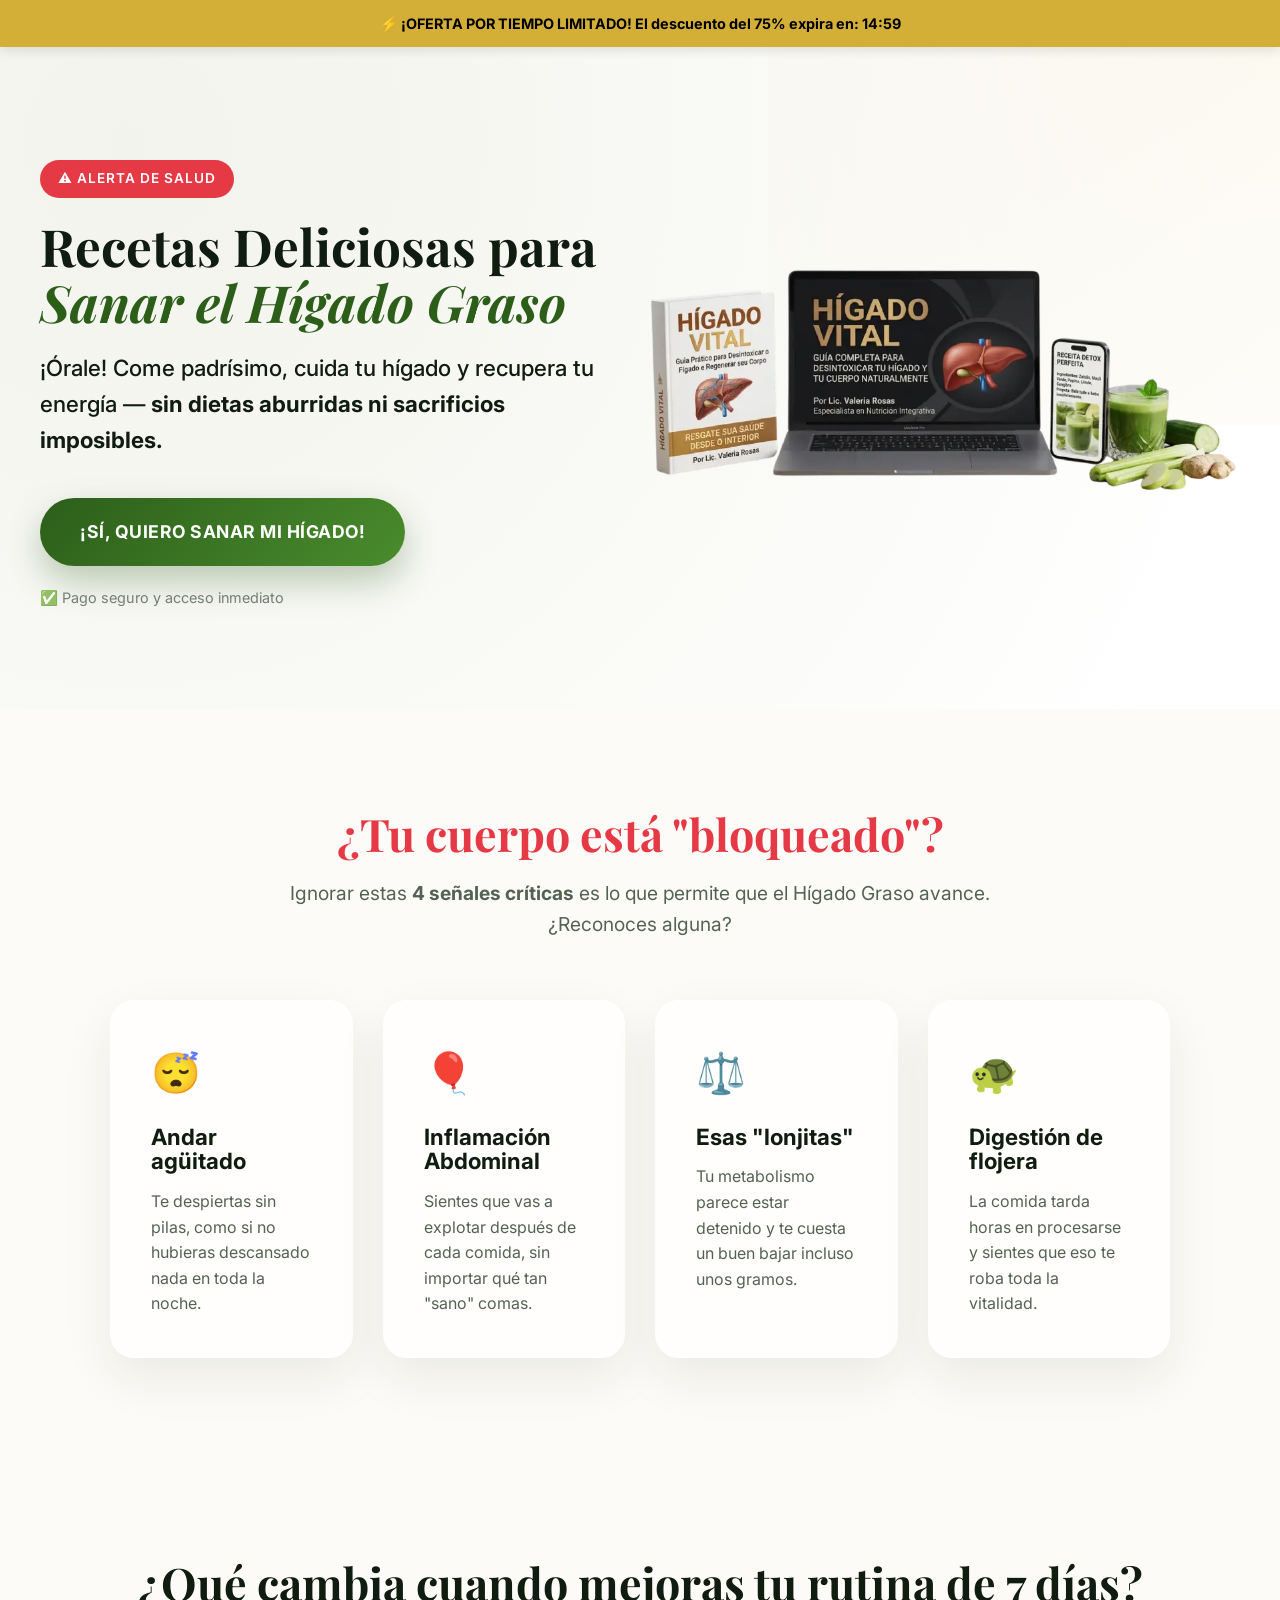
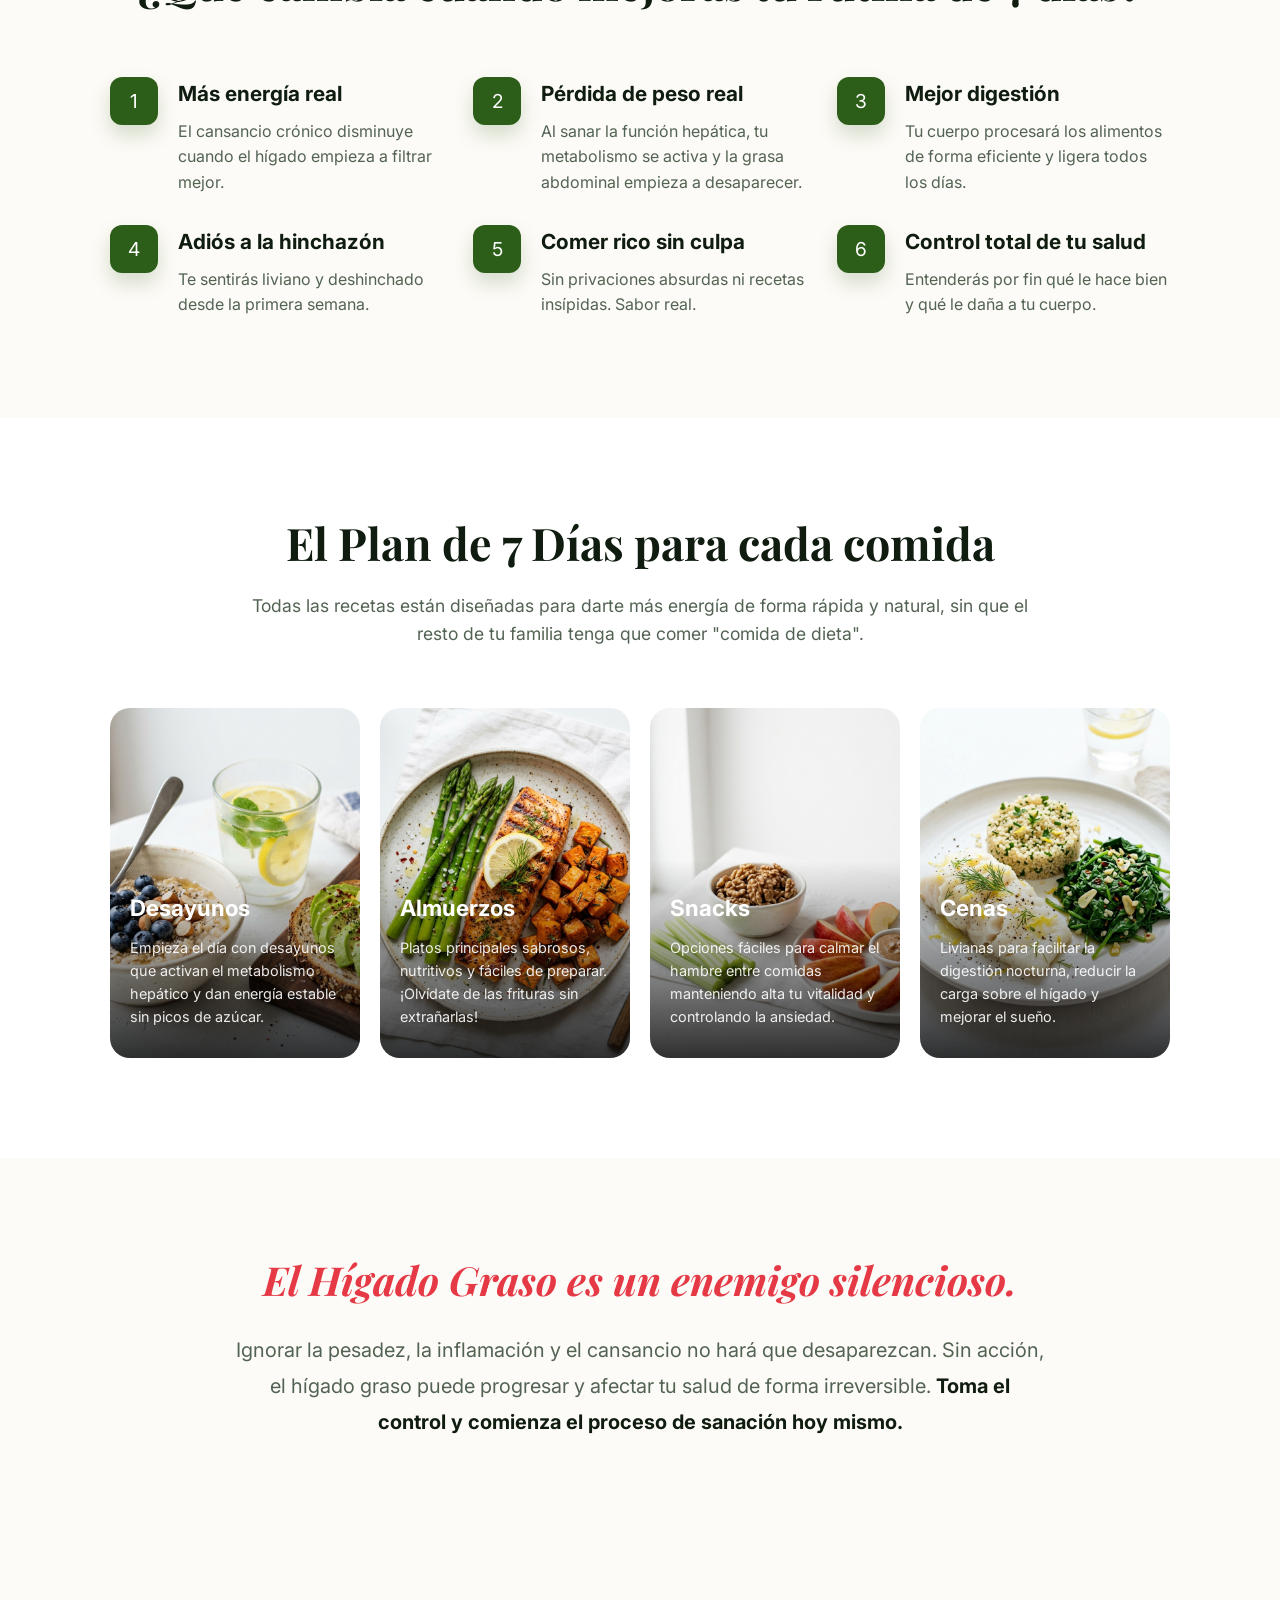
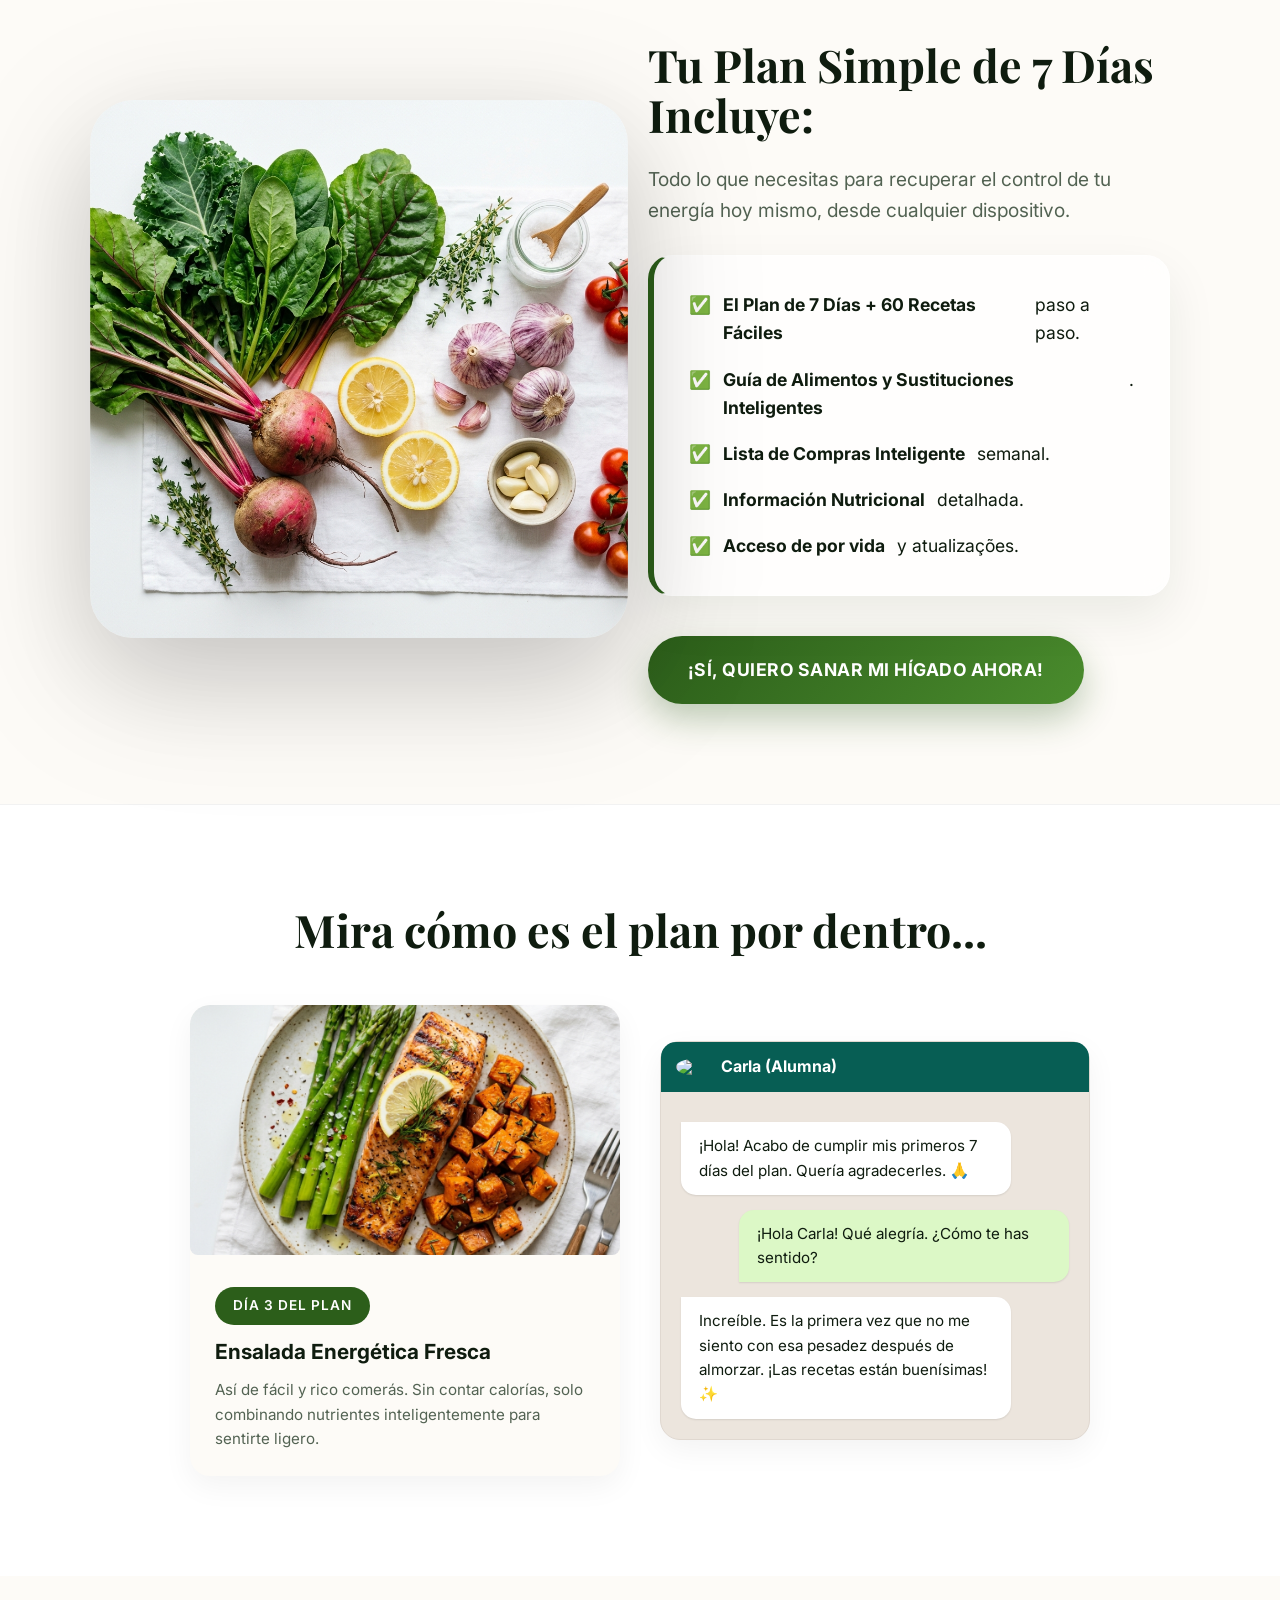
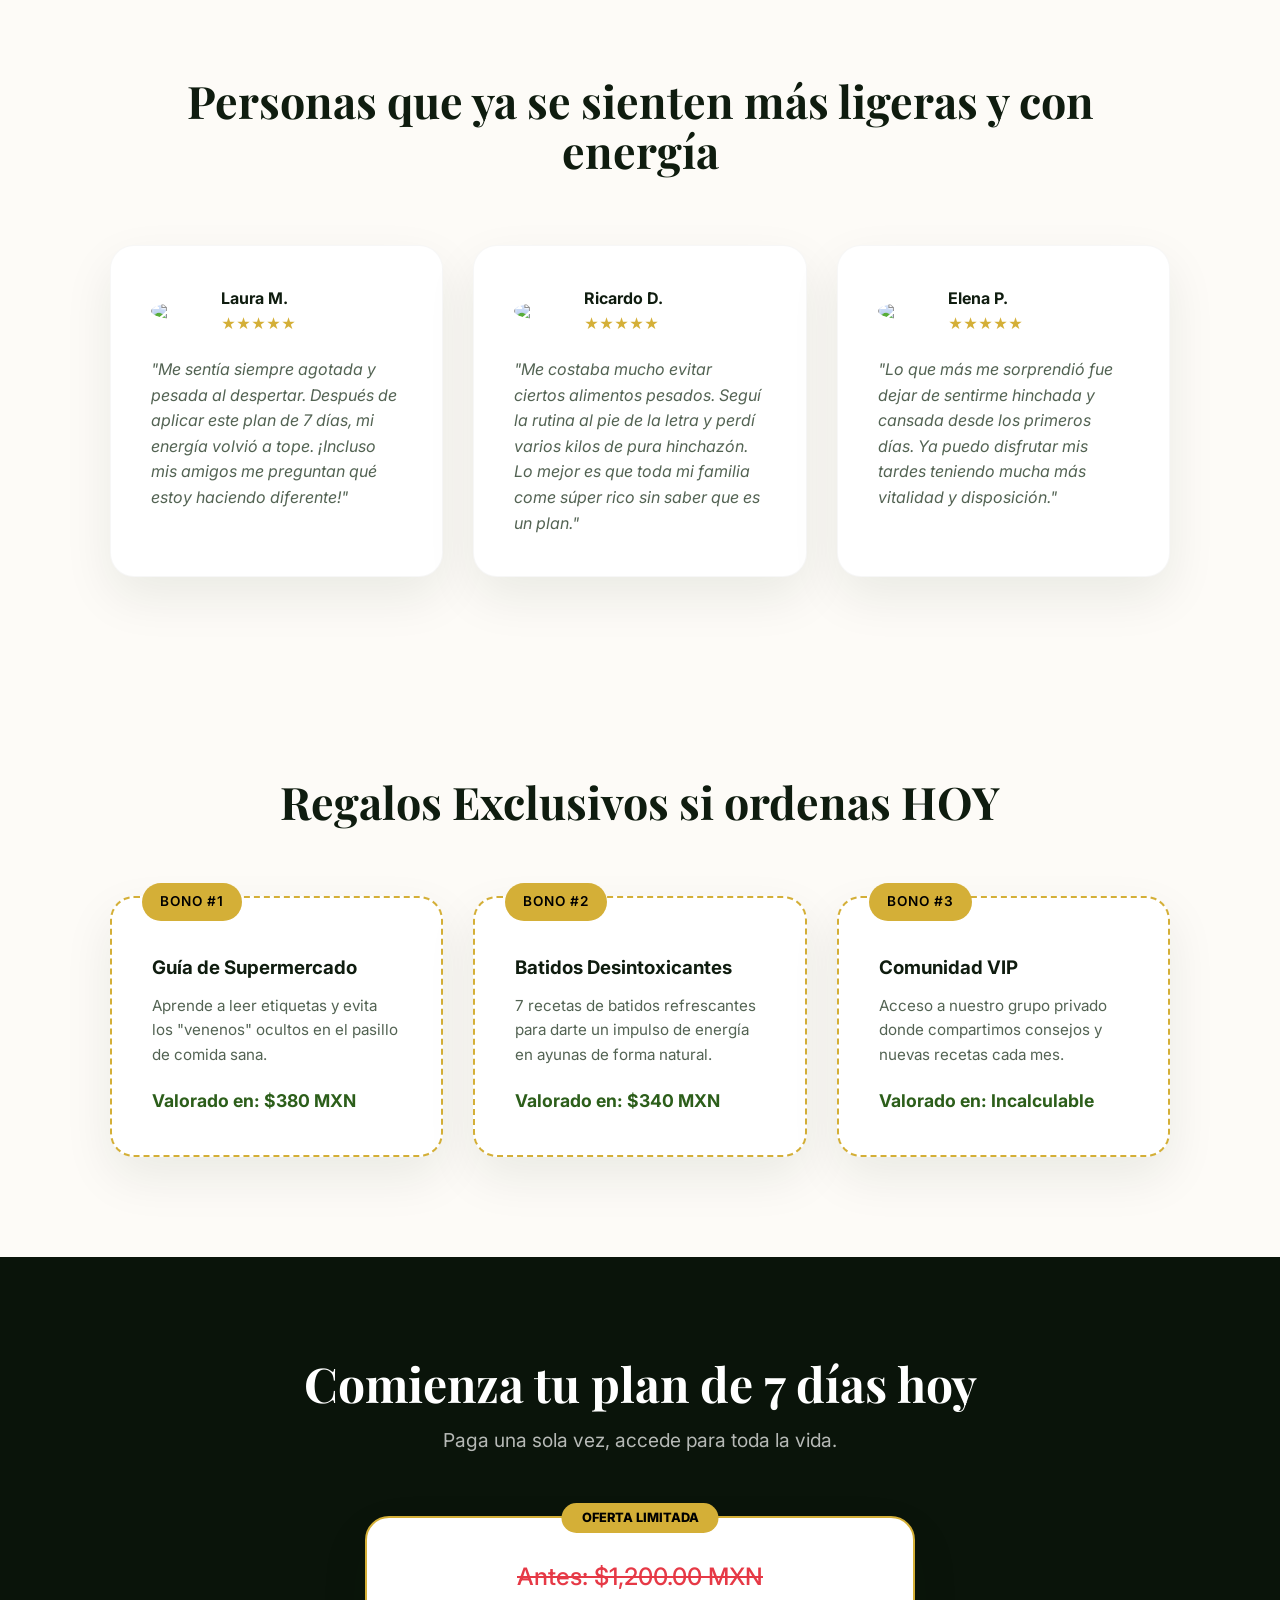
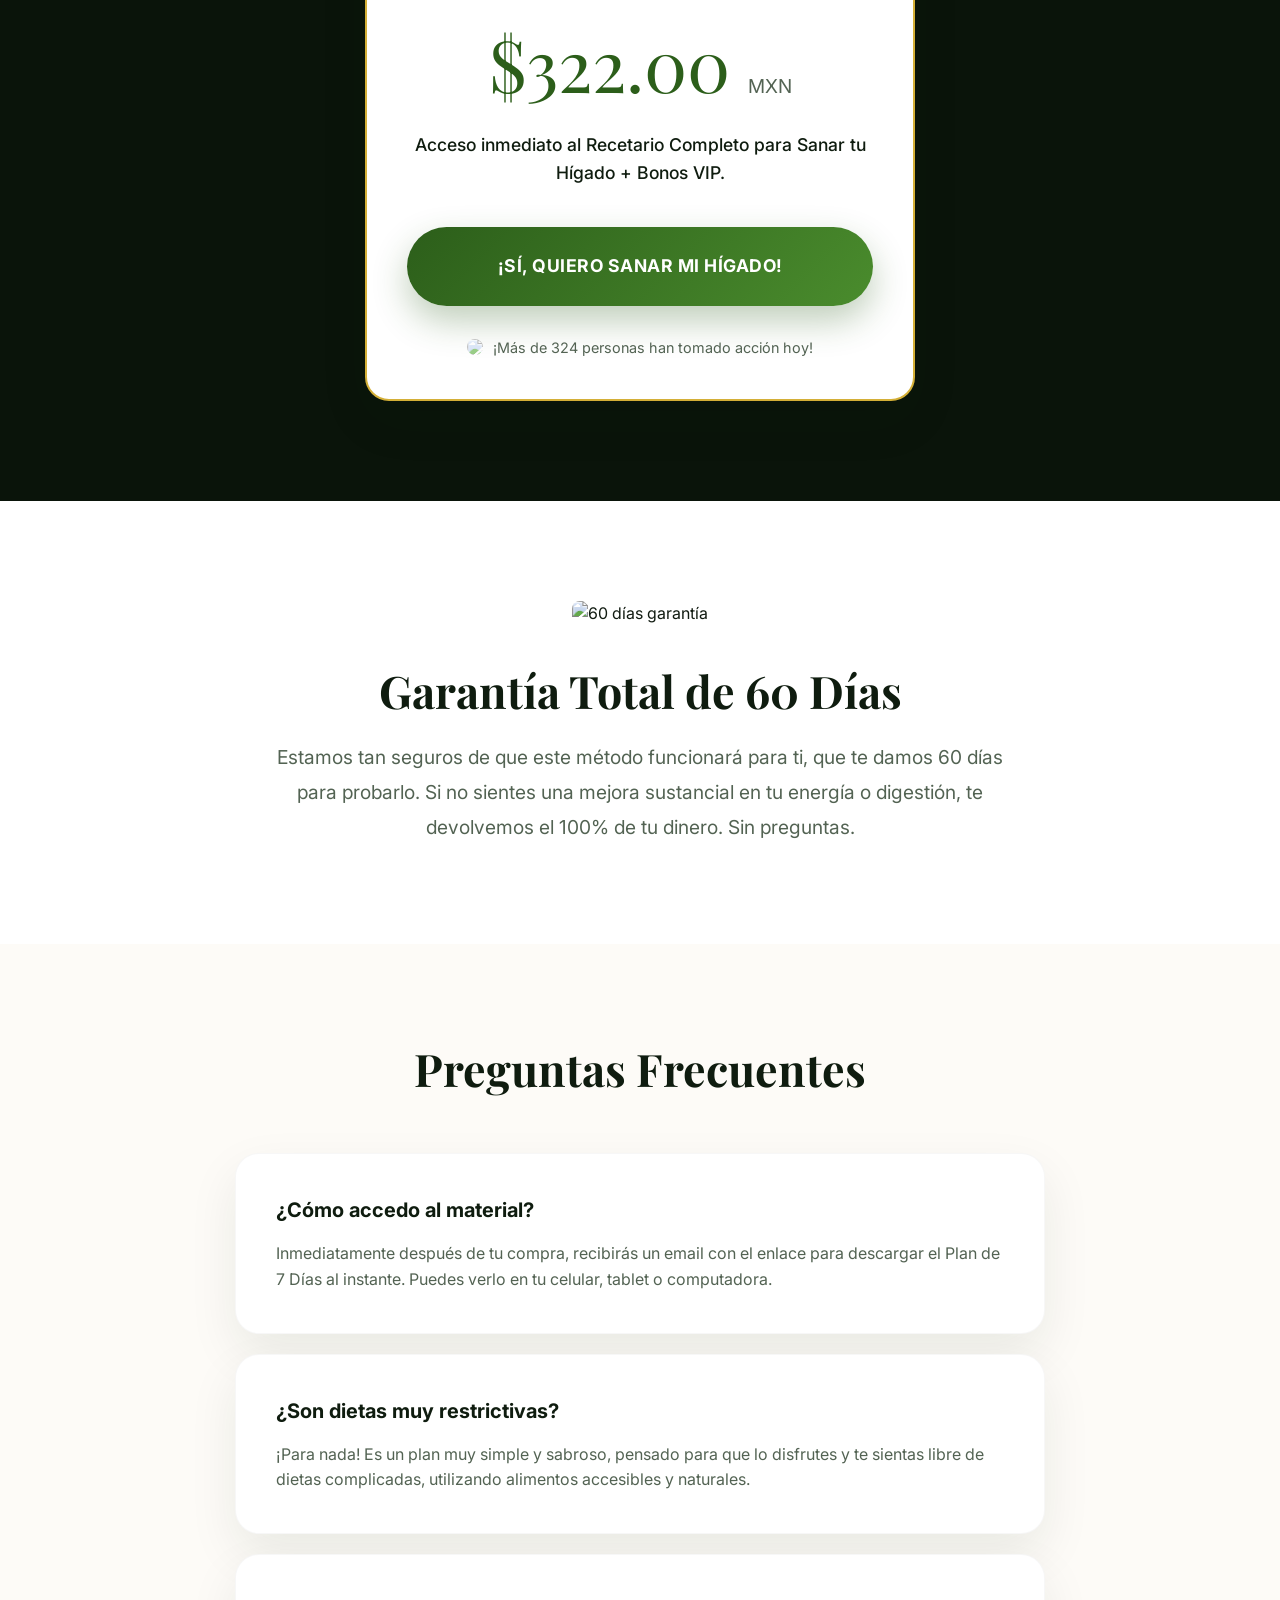
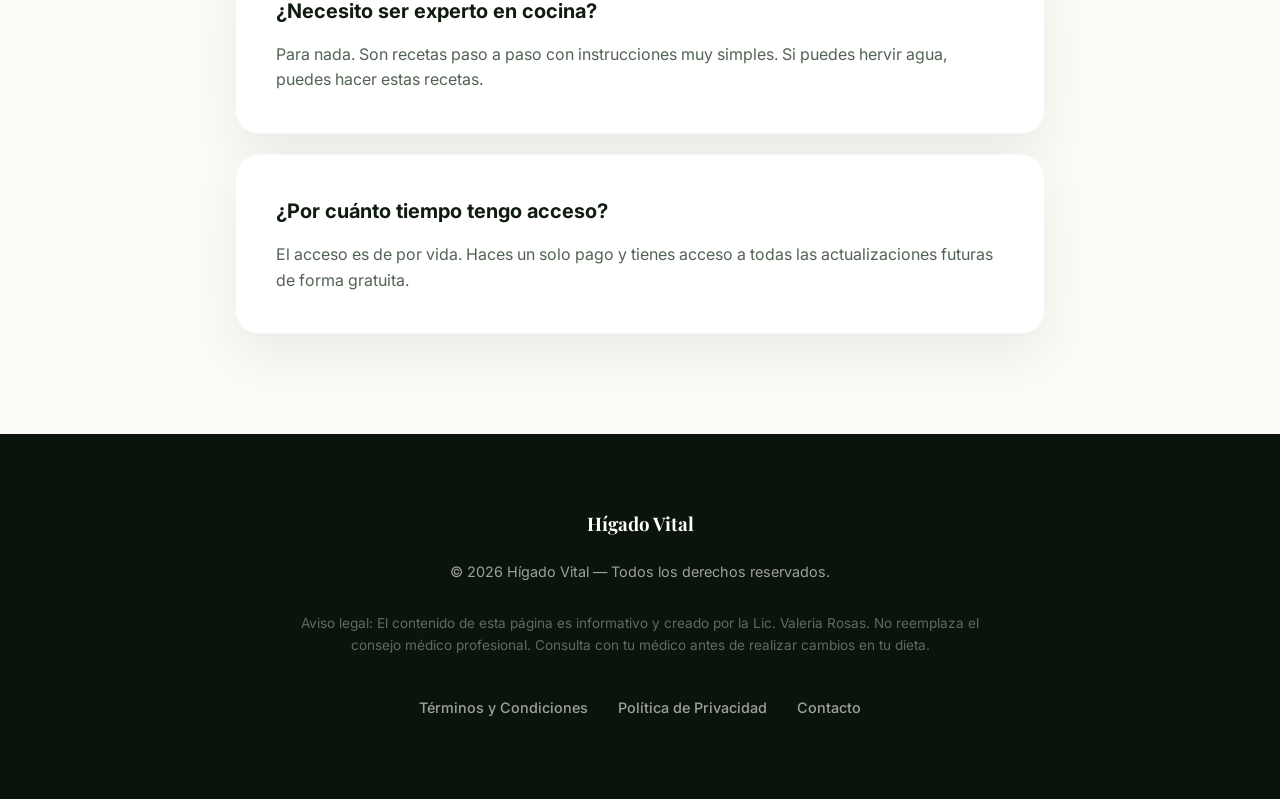
==== Lp - México/index.html @ f86360e0 "Update prices to .50 and .85 MXN" ====
<!DOCTYPE html>
<html lang="es">
<head>
    <meta charset="UTF-8">
    <meta name="viewport" content="width=device-width, initial-scale=1.0">
    <title>Hígado Vital - Plan de 7 Días para Más Energía</title>
    <meta name="description" content="Descubra una rutina simple de 7 días que puede ayudarle a sentirse más ligero y con más energía. Sin dietas complicadas y usando ingredientes simples.">
    <link rel="stylesheet" href="style.css?v=3">
    <link rel="preconnect" href="https://fonts.googleapis.com">
    <link rel="preconnect" href="https://fonts.gstatic.com" crossorigin>
    <script defer src="https://api.trajettu.com/sdk/tracker.js?key=site_d2gApY4UP0p9Zl50tIEfLEY2"></script>
    <script src="https://cdn.jsdelivr.net/npm/canvas-confetti@1.6.0/dist/confetti.browser.min.js"></script>
</head>
<body>

    <div class="top-bar">
        ⚡ ¡OFERTA POR TIEMPO LIMITADO! El descuento del 75% expira en: <span id="timer">14:59</span>
    </div>

    <!-- HERO SECTION -->
    <header class="hero">
        <div class="container hero-grid">
            <div class="animate">
                <span class="badge" style="background: var(--error); color: white;">⚠️ ALERTA DE SALUD</span>
                <h1 class="main-title" style="font-size: 3.2rem; line-height: 1.1; margin-bottom: 20px;">
                    Recetas Deliciosas para <span style="display:inline; color: var(--primary);">Sanar el Hígado Graso</span>
                </h1>
                <p class="sub-title" style="font-size: 1.4rem; font-weight: 500; color: var(--text-dark);">
                    ¡Órale! Come padrísimo, cuida tu hígado y recupera tu energía — <b>sin dietas aburridas ni sacrificios imposibles.</b>
                </p>
                <div class="hero-actions">
                    <a href="https://pay.hotmart.com/Y105081242E?off=sziv59xc&checkoutMode=10" class="btn btn-primary">¡SÍ, QUIERO SANAR MI HÍGADO!</a>
                    <p style="margin-top: 20px; font-size: 0.9rem; color: var(--text-muted); opacity: 0.8;">✅ Pago seguro y acceso inmediato</p>
                </div>
            </div>
            <div class="hero-image animate" style="animation-delay: 0.2s;">
                <img src="BANNER SITE SEM FUNDO.webp" alt="Hígado Vital Plan Mockup" height="auto" style="filter:none; transform:scale(1); border-radius:0;">
            </div>
        </div>
    </header>

    <!-- PAIN POINTS -->
    <section class="section">
        <div class="container">
            <div class="text-center animate" style="max-width: 800px; margin: 0 auto 60px;">
                <h2 style="font-size: 2.8rem; margin-bottom: 20px; color: var(--error);">¿Tu cuerpo está "bloqueado"?</h2>
                <p style="color: var(--text-muted); font-size: 1.2rem;">Ignorar estas <b>4 señales críticas</b> es lo que permite que el Hígado Graso avance. ¿Reconoces alguna?</p>
            </div>
            <div class="grid-cards grid-4 animate" style="animation-delay: 0.3s;">
                <div class="card glass-card">
                    <span style="font-size: 2.5rem; margin-bottom: 20px; display: block;">😴</span>
                    <h3 style="margin-bottom: 15px; font-family: 'Inter', sans-serif; font-size: 1.4rem;">Andar agüitado</h3>
                    <p style="font-size: 1rem; color: var(--text-muted);">Te despiertas sin pilas, como si no hubieras descansado nada en toda la noche.</p>
                </div>
                <div class="card glass-card">
                    <span style="font-size: 2.5rem; margin-bottom: 20px; display: block;">🎈</span>
                    <h3 style="margin-bottom: 15px; font-family: 'Inter', sans-serif; font-size: 1.4rem;">Inflamación Abdominal</h3>
                    <p style="font-size: 1rem; color: var(--text-muted);">Sientes que vas a explotar después de cada comida, sin importar qué tan "sano" comas.</p>
                </div>
                <div class="card glass-card">
                    <span style="font-size: 2.5rem; margin-bottom: 20px; display: block;">⚖️</span>
                    <h3 style="margin-bottom: 15px; font-family: 'Inter', sans-serif; font-size: 1.4rem;">Esas "lonjitas"</h3>
                    <p style="font-size: 1rem; color: var(--text-muted);">Tu metabolismo parece estar detenido y te cuesta un buen bajar incluso unos gramos.</p>
                </div>
                <div class="card glass-card">
                    <span style="font-size: 2.5rem; margin-bottom: 20px; display: block;">🐢</span>
                    <h3 style="margin-bottom: 15px; font-family: 'Inter', sans-serif; font-size: 1.4rem;">Digestión de flojera</h3>
                    <p style="font-size: 1rem; color: var(--text-muted);">La comida tarda horas en procesarse y sientes que eso te roba toda la vitalidad.</p>
                </div>
            </div>
        </div>
    </section>

    <!-- BENEFITS -->
    <section class="section" style="background: var(--bg-cream);">
        <div class="container">
            <h2 class="text-center animate" style="margin-bottom: 70px; font-size: 2.8rem;">¿Qué cambia cuando mejoras tu rutina de 7 días?</h2>
            <div class="grid-cards animate">
                <div class="benefit-item">
                    <div class="icon-box">1</div>
                    <div>
                        <h4 style="font-size: 1.3rem; margin-bottom: 8px;">Más energía real</h4>
                        <p style="font-size: 1rem; color: var(--text-muted);">El cansancio crónico disminuye cuando el hígado empieza a filtrar mejor.</p>
                    </div>
                </div>
                <div class="benefit-item">
                    <div class="icon-box">2</div>
                    <div>
                        <h4 style="font-size: 1.3rem; margin-bottom: 8px;">Pérdida de peso real</h4>
                        <p style="font-size: 1rem; color: var(--text-muted);">Al sanar la función hepática, tu metabolismo se activa y la grasa abdominal empieza a desaparecer.</p>
                    </div>
                </div>
                <div class="benefit-item">
                    <div class="icon-box">3</div>
                    <div>
                        <h4 style="font-size: 1.3rem; margin-bottom: 8px;">Mejor digestión</h4>
                        <p style="font-size: 1rem; color: var(--text-muted);">Tu cuerpo procesará los alimentos de forma eficiente y ligera todos los días.</p>
                    </div>
                </div>
                <div class="benefit-item">
                    <div class="icon-box">4</div>
                    <div>
                        <h4 style="font-size: 1.3rem; margin-bottom: 8px;">Adiós a la hinchazón</h4>
                        <p style="font-size: 1rem; color: var(--text-muted);">Te sentirás liviano y deshinchado desde la primera semana.</p>
                    </div>
                </div>
                <div class="benefit-item">
                    <div class="icon-box">5</div>
                    <div>
                        <h4 style="font-size: 1.3rem; margin-bottom: 8px;">Comer rico sin culpa</h4>
                        <p style="font-size: 1rem; color: var(--text-muted);">Sin privaciones absurdas ni recetas insípidas. Sabor real.</p>
                    </div>
                </div>
                <div class="benefit-item">
                    <div class="icon-box">6</div>
                    <div>
                        <h4 style="font-size: 1.3rem; margin-bottom: 8px;">Control total de tu salud</h4>
                        <p style="font-size: 1rem; color: var(--text-muted);">Entenderás por fin qué le hace bien y qué le daña a tu cuerpo.</p>
                    </div>
                </div>
            </div>
        </div>
    </section>

    <!-- RECIPES GRID -->
    <section class="section" style="background: #fff;">
        <div class="container">
            <div class="text-center animate" style="max-width: 800px; margin: 0 auto 60px;">
                <h2 style="font-size: 2.8rem; margin-bottom: 25px;">El Plan de 7 Días para cada comida</h2>
                <p style="color: var(--text-muted); font-size: 1.1rem;">Todas las recetas están diseñadas para darte más energía de forma rápida y natural, sin que el resto de tu familia tenga que comer "comida de dieta".</p>
            </div>
            <div class="recipe-grid animate">
                <div class="recipe-card">
                    <img src="breakfast.png" alt="Desayunos">
                    <div class="recipe-overlay">
                        <h4 style="font-size: 1.4rem; margin-bottom: 10px;">Desayunos</h4>
                        <p style="font-size: 0.9rem; opacity: 0.9;">Empieza el día con desayunos que activan el metabolismo hepático y dan energía estable sin picos de azúcar.</p>
                    </div>
                </div>
                <div class="recipe-card">
                    <img src="lunch.png" alt="Almuerzos">
                    <div class="recipe-overlay">
                        <h4 style="font-size: 1.4rem; margin-bottom: 10px;">Almuerzos</h4>
                        <p style="font-size: 0.9rem; opacity: 0.9;">Platos principales sabrosos, nutritivos y fáciles de preparar. ¡Olvídate de las frituras sin extrañarlas!</p>
                    </div>
                </div>
                <div class="recipe-card">
                    <img src="snacks.png" alt="Snacks">
                    <div class="recipe-overlay">
                        <h4 style="font-size: 1.4rem; margin-bottom: 10px;">Snacks</h4>
                        <p style="font-size: 0.9rem; opacity: 0.9;">Opciones fáciles para calmar el hambre entre comidas manteniendo alta tu vitalidad y controlando la ansiedad.</p>
                    </div>
                </div>
                <div class="recipe-card">
                    <img src="dinner.png" alt="Cenas">
                    <div class="recipe-overlay">
                        <h4 style="font-size: 1.4rem; margin-bottom: 10px;">Cenas</h4>
                        <p style="font-size: 0.9rem; opacity: 0.9;">Livianas para facilitar la digestión nocturna, reducir la carga sobre el hígado y mejorar el sueño.</p>
                    </div>
                </div>
            </div>
        </div>
    </section>

    <!-- AGITATION -->
    <section class="section animate" style="background: var(--bg-cream);">
        <div class="container" style="max-width: 850px; text-align: center;">
            <h2 style="color: var(--error); margin-bottom: 30px; font-size: 2.5rem; font-style: italic;">El Hígado Graso es un enemigo silencioso.</h2>
            <p style="font-size: 1.25rem; color: var(--text-muted); line-height: 1.8; font-weight: 400;">
                Ignorar la pesadez, la inflamación y el cansancio no hará que desaparezcan. Sin acción, el hígado graso puede progresar y afectar tu salud de forma irreversible. <b style="color: var(--text-dark);">Toma el control y comienza el proceso de sanación hoy mismo.</b>
            </p>
        </div>
    </section>

    <!-- SOLUTION -->
    <section class="section">
        <div class="container">
            <div class="hero-grid">
                <div class="hero-image animate">
                    <img src="ingredients.png" alt="Health Ingredients" style="border-radius: 40px; box-shadow: 0 40px 100px rgba(0,0,0,0.1);">
                </div>
                <div class="animate">
                    <h2 style="font-size: 2.8rem; margin-bottom: 25px;">Tu Plan Simple de 7 Días Incluye:</h2>
                    <p style="margin-bottom: 30px; font-size: 1.2rem; color: var(--text-muted);">
                        Todo lo que necesitas para recuperar el control de tu energía hoy mismo, desde cualquier dispositivo.
                    </p>
                    <div class="card glass-card" style="padding: 35px; border-left: 6px solid var(--primary);">
                        <ul style="list-style: none; padding: 0;">
                            <li style="margin-bottom: 18px; display: flex; gap: 12px; font-size: 1.1rem;"><span>✅</span> <b>El Plan de 7 Días + 60 Recetas Fáciles</b> paso a paso.</li>
                            <li style="margin-bottom: 18px; display: flex; gap: 12px; font-size: 1.1rem;"><span>✅</span> <b>Guía de Alimentos y Sustituciones Inteligentes</b>.</li>
                            <li style="margin-bottom: 18px; display: flex; gap: 12px; font-size: 1.1rem;"><span>✅</span> <b>Lista de Compras Inteligente</b> semanal.</li>
                            <li style="margin-bottom: 18px; display: flex; gap: 12px; font-size: 1.1rem;"><span>✅</span> <b>Información Nutricional</b> detalhada.</li>
                            <li style="display: flex; gap: 12px; font-size: 1.1rem;"><span>✅</span> <b>Acceso de por vida</b> y atualizações.</li>
                        </ul>
                    </div>
                    <div style="margin-top: 40px;">
                        <a href="https://pay.hotmart.com/Y105081242E?off=sziv59xc&checkoutMode=10" class="btn btn-primary">¡SÍ, QUIERO SANAR MI HÍGADO AHORA!</a>
                    </div>
                </div>
            </div>
        </div>
    </section>

    <!-- PRINTS Y DEMOSTRACIÓN -->
    <section class="section" style="background: #fff; border-top: 1px solid rgba(0,0,0,0.05);">
        <div class="container">
            <h2 class="text-center animate" style="margin-bottom: 50px; font-size: 2.8rem;">Mira cómo es el plan por dentro...</h2>
            
            <div class="animate" style="display: grid; grid-template-columns: repeat(auto-fit, minmax(300px, 1fr)); gap: 40px; align-items: center; max-width: 900px; margin: 0 auto;">
                
                <!-- Demonstración (Receita) -->
                <div style="background: var(--bg-cream); border-radius: 20px; overflow: hidden; box-shadow: 0 10px 30px rgba(0,0,0,0.05);">
                    <img src="lunch.png" alt="Demostración de receta" style="width: 100%; height: 250px; object-fit: cover;">
                    <div style="padding: 25px;">
                        <span class="badge" style="background: var(--primary); color: white; display: inline-block; margin-bottom: 10px;">Día 3 del Plan</span>
                        <h4 style="font-size: 1.3rem; margin-bottom: 10px;">Ensalada Energética Fresca</h4>
                        <p style="font-size: 0.95rem; color: var(--text-muted);">Así de fácil y rico comerás. Sin contar calorías, solo combinando nutrientes inteligentemente para sentirte ligero.</p>
                    </div>
                </div>

                <!-- Print de Resultado WhatsApp -->
                <div style="background: #ece5dd; border-radius: 20px; padding: 20px; box-shadow: 0 10px 30px rgba(0,0,0,0.05); position: relative; border: 1px solid #e0d8d0;">
                    <div style="background: #075e54; color: white; padding: 12px 15px; border-radius: 15px 15px 0 0; position: absolute; top: 0; left: 0; right: 0; display: flex; align-items: center; gap: 10px; z-index: 10;">
                        <img src="https://ui-avatars.com/api/?name=Carla&background=random" style="width: 35px; border-radius: 50%;">
                        <div style="font-weight: bold;">Carla (Alumna)</div>
                    </div>
                    <div style="margin-top: 60px; display: flex; flex-direction: column; gap: 15px;">
                        <div style="background: white; padding: 12px 18px; border-radius: 0 15px 15px 15px; max-width: 85%; font-size: 0.95rem; box-shadow: 0 1px 2px rgba(0,0,0,0.1);">
                            ¡Hola! Acabo de cumplir mis primeros 7 días del plan. Quería agradecerles. 🙏
                        </div>
                        <div style="background: #dcf8c6; padding: 12px 18px; border-radius: 15px 15px 15px 0; max-width: 85%; font-size: 0.95rem; box-shadow: 0 1px 2px rgba(0,0,0,0.1); margin-left: auto;">
                            ¡Hola Carla! Qué alegría. ¿Cómo te has sentido?
                        </div>
                        <div style="background: white; padding: 12px 18px; border-radius: 0 15px 15px 15px; max-width: 85%; font-size: 0.95rem; box-shadow: 0 1px 2px rgba(0,0,0,0.1);">
                            Increíble. Es la primera vez que no me siento con esa pesadez después de almorzar. ¡Las recetas están buenísimas! ✨
                        </div>
                    </div>
                </div>

            </div>
        </div>
    </section>

    <!-- TESTIMONIALS -->
    <section class="section" style="background: var(--bg-cream);">
        <div class="container">
            <h2 class="text-center animate" style="margin-bottom: 70px; font-size: 2.8rem;">Personas que ya se sienten más ligeras y con energía</h2>
            <div class="grid-cards animate">
                <div class="card">
                    <div style="display: flex; align-items: center; margin-bottom: 20px;">
                        <img src="https://ui-avatars.com/api/?name=Laura+M&background=2c5e1a&color=fff" style="border-radius: 50%; width: 55px; margin-right: 15px;">
                        <div>
                            <h4 style="margin: 0; font-family: 'Inter', sans-serif;">Laura M.</h4>
                            <span style="color: var(--accent); font-size: 0.9rem;">★★★★★</span>
                        </div>
                    </div>
                    <p style="font-style: italic; color: var(--text-muted);">"Me sentía siempre agotada y pesada al despertar. Después de aplicar este plan de 7 días, mi energía volvió a tope. ¡Incluso mis amigos me preguntan qué estoy haciendo diferente!"</p>
                </div>
                <div class="card">
                    <div style="display: flex; align-items: center; margin-bottom: 20px;">
                        <img src="https://ui-avatars.com/api/?name=Ricardo+D&background=2c5e1a&color=fff" style="border-radius: 50%; width: 55px; margin-right: 15px;">
                        <div>
                            <h4 style="margin: 0; font-family: 'Inter', sans-serif;">Ricardo D.</h4>
                            <span style="color: var(--accent); font-size: 0.9rem;">★★★★★</span>
                        </div>
                    </div>
                    <p style="font-style: italic; color: var(--text-muted);">"Me costaba mucho evitar ciertos alimentos pesados. Seguí la rutina al pie de la letra y perdí varios kilos de pura hinchazón. Lo mejor es que toda mi familia come súper rico sin saber que es un plan."</p>
                </div>
                <div class="card">
                    <div style="display: flex; align-items: center; margin-bottom: 20px;">
                        <img src="https://ui-avatars.com/api/?name=Elena+P&background=2c5e1a&color=fff" style="border-radius: 50%; width: 55px; margin-right: 15px;">
                        <div>
                            <h4 style="margin: 0; font-family: 'Inter', sans-serif;">Elena P.</h4>
                            <span style="color: var(--accent); font-size: 0.9rem;">★★★★★</span>
                        </div>
                    </div>
                    <p style="font-style: italic; color: var(--text-muted);">"Lo que más me sorprendió fue dejar de sentirme hinchada y cansada desde los primeros días. Ya puedo disfrutar mis tardes teniendo mucha más vitalidad y disposición."</p>
                </div>
            </div>
        </div>
    </section>

    <!-- BONUSES -->
    <section class="section">
        <div class="container">
            <h2 class="text-center animate" style="margin-bottom: 70px; font-size: 2.8rem;">Regalos Exclusivos si ordenas HOY</h2>
            <div class="grid-cards animate">
                <div class="card" style="border: 2px dashed var(--accent); position: relative;">
                    <span class="badge" style="background: var(--accent); color: #000; position: absolute; top: -15px; left: 30px;">BONO #1</span>
                    <h3 style="margin: 20px 0 15px; font-family: 'Inter', sans-serif;">Guía de Supermercado</h3>
                    <p style="font-size: 0.95rem; color: var(--text-muted); margin-bottom: 20px;">Aprende a leer etiquetas y evita los "venenos" ocultos en el pasillo de comida sana.</p>
                    <p style="font-weight: 700; color: var(--primary); font-size: 1.1rem;">Valorado en: $380 MXN</p>
                </div>
                <div class="card" style="border: 2px dashed var(--accent); position: relative;">
                    <span class="badge" style="background: var(--accent); color: #000; position: absolute; top: -15px; left: 30px;">BONO #2</span>
                    <h3 style="margin: 20px 0 15px; font-family: 'Inter', sans-serif;">Batidos Desintoxicantes</h3>
                    <p style="font-size: 0.95rem; color: var(--text-muted); margin-bottom: 20px;">7 recetas de batidos refrescantes para darte un impulso de energía en ayunas de forma natural.</p>
                    <p style="font-weight: 700; color: var(--primary); font-size: 1.1rem;">Valorado en: $340 MXN</p>
                </div>
                <div class="card" style="border: 2px dashed var(--accent); position: relative;">
                    <span class="badge" style="background: var(--accent); color: #000; position: absolute; top: -15px; left: 30px;">BONO #3</span>
                    <h3 style="margin: 20px 0 15px; font-family: 'Inter', sans-serif;">Comunidad VIP</h3>
                    <p style="font-size: 0.95rem; color: var(--text-muted); margin-bottom: 20px;">Acceso a nuestro grupo privado donde compartimos consejos y nuevas recetas cada mes.</p>
                    <p style="font-weight: 700; color: var(--primary); font-size: 1.1rem;">Valorado en: Incalculable</p>
                </div>
            </div>
        </div>
    </section>

    <!-- FINAL OFFER -->
    <section id="oferta" class="section" style="background: #0a140a; color: white;">
        <div class="container text-center animate">
            <h2 style="font-size: 3rem; margin-bottom: 15px;">Comienza tu plan de 7 días hoy</h2>
            <p style="opacity: 0.7; margin-bottom: 60px; font-size: 1.2rem;">Paga una sola vez, accede para toda la vida.</p>
            
            <div class="card offer-card" style="color: var(--text-dark);">
                <span class="price-old">Antes: $1,200.00 MXN</span>
                <div class="price-tag">$322.00 <span style="font-size: 1.2rem; color: var(--text-muted); font-family: 'Inter', sans-serif;">MXN</span></div>
                <p style="font-size: 1.1rem; margin-bottom: 40px; font-weight: 500;">Acceso inmediato al Recetario Completo para Sanar tu Hígado + Bonos VIP.</p>
                <a href="https://pay.hotmart.com/Y105081242E?off=sziv59xc&checkoutMode=10" class="btn btn-primary" style="width: 100%; padding: 25px;">¡SÍ, QUIERO SANAR MI HÍGADO!</a>
                <div style="margin-top: 30px; display: flex; align-items: center; justify-content: center; gap: 10px; font-size: 0.9rem; color: var(--text-muted);">
                    <img src="https://img.icons8.com/ios-filled/20/2c5e1a/checked-user-male.png" style="opacity: 0.6;"> 
                    <span>¡Más de 324 personas han tomado acción hoy!</span>
                </div>
            </div>
        </div>
    </section>

    <!-- GUARANTEE -->
    <section class="section animate" style="background: #fff;">
        <div class="container text-center" style="max-width: 800px;">
            <img src="https://img.icons8.com/color/120/guarantee--v1.png" alt="60 días garantía" style="margin-bottom: 40px; filter: grayscale(0.2);">
            <h2 style="font-size: 2.8rem; margin-bottom: 25px;">Garantía Total de 60 Días</h2>
            <p style="color: var(--text-muted); font-size: 1.2rem; line-height: 1.8;">
                Estamos tan seguros de que este método funcionará para ti, que te damos 60 días para probarlo. Si no sientes una mejora sustancial en tu energía o digestión, te devolvemos el 100% de tu dinero. Sin preguntas.
            </p>
        </div>
    </section>

    <!-- FAQ -->
    <section class="section" style="background: var(--bg-cream);">
        <div class="container" style="max-width: 850px;">
            <h2 class="text-center animate" style="margin-bottom: 60px; font-size: 2.8rem;">Preguntas Frecuentes</h2>
            <div class="animate" style="display: grid; gap: 20px;">
                <div class="card">
                    <h4 style="font-family: 'Inter', sans-serif; font-size: 1.25rem;">¿Cómo accedo al material?</h4>
                    <p style="margin-top:15px; font-size: 1rem; color: var(--text-muted);">Inmediatamente después de tu compra, recibirás un email con el enlace para descargar el Plan de 7 Días al instante. Puedes verlo en tu celular, tablet o computadora.</p>
                </div>
                <div class="card">
                    <h4 style="font-family: 'Inter', sans-serif; font-size: 1.25rem;">¿Son dietas muy restrictivas?</h4>
                    <p style="margin-top:15px; font-size: 1rem; color: var(--text-muted);">¡Para nada! Es un plan muy simple y sabroso, pensado para que lo disfrutes y te sientas libre de dietas complicadas, utilizando alimentos accesibles y naturales.</p>
                </div>
                <div class="card">
                    <h4 style="font-family: 'Inter', sans-serif; font-size: 1.25rem;">¿Necesito ser experto en cocina?</h4>
                    <p style="margin-top:15px; font-size: 1rem; color: var(--text-muted);">Para nada. Son recetas paso a paso con instrucciones muy simples. Si puedes hervir agua, puedes hacer estas recetas.</p>
                </div>
                <div class="card">
                    <h4 style="font-family: 'Inter', sans-serif; font-size: 1.25rem;">¿Por cuánto tiempo tengo acceso?</h4>
                    <p style="margin-top:15px; font-size: 1rem; color: var(--text-muted);">El acceso es de por vida. Haces un solo pago y tienes acceso a todas las actualizaciones futuras de forma gratuita.</p>
                </div>
            </div>
        </div>
    </section>

    <!-- FOOTER -->
    <footer class="text-center">
        <div class="container">
            <h3 style="color: white; margin-bottom: 25px;">Hígado Vital</h3>
            <p style="margin-bottom: 30px; font-size: 0.9rem;">© 2026 Hígado Vital — Todos los derechos reservados.</p>
            <p style="max-width: 700px; margin: 0 auto 40px; font-size: 0.85rem; opacity: 0.6;">Aviso legal: El contenido de esta página es informativo y creado por la Lic. Valeria Rosas. No reemplaza el consejo médico profesional. Consulta con tu médico antes de realizar cambios en tu dieta.</p>
            <div style="display: flex; justify-content: center; gap: 30px; font-size: 0.9rem; font-weight: 500;">
                <a href="#">Términos y Condiciones</a>
                <a href="#">Política de Privacidad</a>
                <a href="#">Contacto</a>
            </div>
        </div>
    </footer>

    <div id="sales-toast" class="sales-toast">
        <img id="toast-img" src="" alt="User">
        <div>
            <p class="toast-title"><span id="toast-name">María G.</span> acaba de adquirir su plan.</p>
            <p class="toast-time">Hace <span id="toast-time">10</span> minutos</p>
        </div>
    </div>

    <!-- EXIT INTENT / BACK REDIRECT MODAL -->
    <div class="modal-overlay" id="exitModal">
        <div class="modal-content">
            <span class="modal-close" onclick="closeModal()">✖</span>
            <div class="discount-badge">¡ESPERA! NO TE VAYAS</div>
            <h2 style="font-size: 2.2rem; margin-bottom: 15px; color: var(--text-dark); font-family: 'Playfair Display', serif;">¿Vas a dejar que el <span style="color: var(--error);">Hígado Graso</span> gane?</h2>
            <p style="color: var(--text-muted); font-size: 1.1rem; margin-bottom: 30px;">
                Sabemos que sanar tu hígado es tu prioridad. Queremos eliminar cualquier excusa. Llévate el Plan de 7 Días por solo <b style="color: var(--text-dark); font-size: 1.2rem;">$227 MXN</b> ahora mismo y comienza tu transformación.
            </p>
            <a href="https://pay.hotmart.com/Y105081242E?off=hu1xvuku&checkoutMode=10" class="btn btn-primary" style="width: 100%; font-size: 1.2rem; padding: 20px;">¡SÍ, QUIERO MI DESCUENTO Y SANAR MI HÍGADO!</a>
            <p style="margin-top: 15px; font-size: 0.9rem; color: #aaa; cursor:pointer;" onclick="closeModal()">No gracias, prefiero pagar el precio original.</p>
        </div>
    </div>

    <script src="script.js?v=2"></script>
</body>
</html>
---- Lp - México/style.css ----
@import url('https://fonts.googleapis.com/css2?family=Playfair+Display:ital,wght@0,400;0,700;1,700&family=Inter:wght@300;400;500;600;700&display=swap');

:root {
  /* Premium Palette */
  --primary: #2c5e1a; /* Forest Green (Trust & Authority) */
  --primary-light: #4a8c2d;
  --accent: #d4af37; /* Gold (Premium Value) */
  --bg-cream: #fdfbf7;
  --bg-white: #ffffff;
  --text-dark: #0f1c0f;
  --text-muted: #536353;
  --error: #e63946;
  
  /* Layout */
  --container: 1100px;
  --section-padding: 100px 20px;
  --radius: 24px;
  --shadow: 0 20px 50px rgba(0, 44, 15, 0.08);
  --glass: rgba(255, 255, 255, 0.7);
  --blur: blur(12px);
}

/* Base Style */
* {
  margin: 0;
  padding: 0;
  box-sizing: border-box;
}

body {
  font-family: 'Inter', sans-serif;
  color: var(--text-dark);
  background: var(--bg-cream);
  line-height: 1.6;
  overflow-x: hidden;
  -webkit-font-smoothing: antialiased;
}

h1, h2, h3 {
  font-family: 'Playfair Display', serif;
  font-weight: 700;
  line-height: 1.1;
}

a { text-decoration: none; color: inherit; }
img { max-width: 100%; height: auto; border-radius: 8px; }

/* Utilities */
.container {
  max-width: var(--container);
  margin: 0 auto;
  padding: 0 20px;
}

.text-center { text-align: center; }
.badge {
  display: inline-block;
  padding: 8px 18px;
  background: rgba(44, 94, 26, 0.08);
  color: var(--primary);
  font-weight: 600;
  font-size: 0.85rem;
  border-radius: 100px;
  margin-bottom: 20px;
  text-transform: uppercase;
  letter-spacing: 1px;
}

/* Animations */
.animate {
  opacity: 0;
  transform: translateY(30px);
  transition: all 0.8s cubic-bezier(0.165, 0.84, 0.44, 1);
}

.animate.animate-visible {
  opacity: 1;
  transform: translateY(0);
}

@keyframes fadeInUp {
  from { opacity: 0; transform: translateY(30px); }
  to { opacity: 1; transform: translateY(0); }
}

/* Buttons */
.btn {
  display: inline-block;
  padding: 20px 40px;
  border-radius: 100px;
  font-size: 1.1rem;
  font-weight: 700;
  text-transform: uppercase;
  letter-spacing: 0.5px;
  cursor: pointer;
  transition: all 0.4s cubic-bezier(0.175, 0.885, 0.32, 1.275);
  border: none;
  text-align: center;
}

.btn-primary {
  background: linear-gradient(135deg, var(--primary), var(--primary-light));
  color: white;
  box-shadow: 0 15px 35px rgba(44, 94, 26, 0.3);
}

.btn-primary:hover {
  transform: translateY(-5px) scale(1.02);
  box-shadow: 0 20px 45px rgba(44, 94, 26, 0.4);
}

/* Components */
.top-bar {
  background: var(--accent);
  color: #000;
  padding: 12px 10px;
  text-align: center;
  font-weight: 700;
  font-size: 0.9rem;
  position: fixed;
  top: 0;
  width: 100%;
  z-index: 1000;
  box-shadow: 0 4px 10px rgba(0,0,0,0.1);
}

.card {
  background: var(--bg-white);
  padding: 40px;
  border-radius: var(--radius);
  box-shadow: var(--shadow);
  border: 1px solid rgba(0,0,0,0.03);
  transition: transform 0.3s ease;
}

.card:hover { transform: translateY(-8px); }

.glass-card {
  background: var(--glass);
  backdrop-filter: var(--blur);
  -webkit-backdrop-filter: var(--blur);
  border: 1px solid rgba(255, 255, 255, 0.4);
}

/* Sections */
.section { padding: var(--section-padding); }

/* --- HERO --- */
.hero {
  padding: 160px 20px 100px;
  background: radial-gradient(circle at 10% 20%, rgba(44, 94, 26, 0.05) 0%, rgba(255, 255, 255, 1) 90%);
  position: relative;
}

.hero::before {
  content: "";
  position: absolute;
  top: 0; right: 0;
  width: 40%; height: 60%;
  background: radial-gradient(circle at top right, rgba(212, 175, 55, 0.08), transparent);
  pointer-events: none;
}

.hero .container {
  max-width: 1250px;
}

.hero-grid {
  display: grid;
  grid-template-columns: 1fr 1.05fr;
  align-items: center;
  gap: 40px;
}

.main-title {
  font-size: clamp(2.8rem, 6vw, 4.2rem);
  margin-bottom: 25px;
  color: var(--text-dark);
}

.main-title span {
  color: var(--primary);
  font-style: italic;
}

.sub-title {
  font-size: 1.25rem;
  color: var(--text-muted);
  margin-bottom: 40px;
  max-width: 600px;
}

.hero-image {
  position: relative;
  z-index: 2;
}

.hero-image img {
  width: 110%;
  transform: scale(1.08);
  transform-origin: center;
  height: auto;
  filter: drop-shadow(0 30px 60px rgba(0,0,0,0.15));
  border-radius: 20px;
}

@media (max-width: 992px) {
  .hero-image img {
    width: 100%;
    transform: none;
  }
}

/* --- BENEFITS --- */
.grid-cards {
  display: grid;
  grid-template-columns: repeat(auto-fit, minmax(280px, 1fr));
  gap: 30px;
}

.grid-cards.grid-4 {
  grid-template-columns: repeat(4, 1fr);
  align-items: stretch;
}

.benefit-item {
  display: flex;
  gap: 20px;
  align-items: flex-start;
}

.icon-box {
  background: var(--primary);
  color: white;
  width: 48px;
  height: 48px;
  border-radius: 12px;
  display: flex;
  align-items: center;
  justify-content: center;
  flex-shrink: 0;
  font-size: 1.2rem;
  box-shadow: 0 10px 20px rgba(44, 94, 26, 0.2);
}

/* --- RECIPES --- */
.recipe-grid {
  display: grid;
  grid-template-columns: repeat(auto-fit, minmax(240px, 1fr));
  gap: 20px;
}

.recipe-card {
  position: relative;
  border-radius: 20px;
  overflow: hidden;
  height: 350px;
}

.recipe-card img {
  width: 100%;
  height: 100%;
  object-fit: cover;
  transition: scale 0.6s ease;
}

.recipe-card:hover img { scale: 1.1; }

.recipe-overlay {
  position: absolute;
  bottom: 0; left: 0; right: 0;
  background: linear-gradient(transparent, rgba(0,0,0,0.8));
  padding: 30px 20px;
  color: white;
}

/* --- OFFER --- */
.offer-card {
  max-width: 550px;
  margin: 0 auto;
  border: 2px solid var(--accent);
  position: relative;
  overflow: visible;
}

.offer-card::after {
  content: "OFERTA LIMITADA";
  position: absolute;
  top: -15px;
  left: 50%;
  transform: translateX(-50%);
  background: var(--accent);
  color: #000;
  padding: 5px 20px;
  border-radius: 50px;
  font-weight: 800;
  font-size: 0.8rem;
}

.price-tag {
  font-size: 4.5rem;
  font-family: 'Playfair Display', serif;
  color: var(--primary);
  margin: 10px 0;
}

.price-old {
  text-decoration: line-through;
  color: var(--error);
  font-size: 1.5rem;
  font-weight: 500;
}

/* Footer */
footer {
  background: #0a140a;
  color: rgba(255,255,255,0.6);
  padding: 80px 20px;
}

footer a:hover { color: var(--accent); }

/* Responsive */
@media (max-width: 992px) {
  .hero-grid { grid-template-columns: 1fr; text-align: center; }
  .hero-grid .flex-column { align-items: center; }
  .sub-title { margin-left: auto; margin-right: auto; }
  .section { padding: 60px 20px; }
  .grid-cards.grid-4 { grid-template-columns: repeat(2, 1fr); }
}

@media (max-width: 576px) {
  .grid-cards.grid-4 { grid-template-columns: 1fr; }
}

/* --- TOAST NOTIFICATIONS --- */
.sales-toast {
  position: fixed;
  bottom: 20px;
  left: -400px;
  background: white;
  border-radius: 12px;
  box-shadow: 0 10px 30px rgba(0,0,0,0.1);
  padding: 12px 18px;
  display: flex;
  align-items: center;
  gap: 15px;
  z-index: 9999;
  border-left: 5px solid var(--primary);
  width: 320px;
  transition: left 0.5s cubic-bezier(0.175, 0.885, 0.32, 1.275);
}

.sales-toast.show {
  left: 20px;
}

.sales-toast img {
  width: 45px;
  height: 45px;
  border-radius: 50%;
  object-fit: cover;
}

.toast-title {
  font-size: 0.95rem;
  font-weight: 600;
  line-height: 1.3;
  margin-bottom: 2px;
  color: var(--text-dark);
}

.toast-title span {
  color: var(--primary);
}

.toast-time {
  font-size: 0.8rem;
  color: var(--text-muted);
  margin: 0;
}

@media (max-width: 576px) {
  .sales-toast {
    bottom: auto;
    top: -100px;
    left: 50%;
    transform: translateX(-50%);
    width: 90%;
    transition: top 0.5s cubic-bezier(0.175, 0.885, 0.32, 1.275);
  }
  
  .sales-toast.show {
    left: 50%;
    top: 20px;
    transform: translateX(-50%);
  }
}

/* --- MODAL / EXIT INTENT --- */
.modal-overlay {
  position: fixed;
  top: 0; left: 0; right: 0; bottom: 0;
  background: rgba(0, 0, 0, 0.85);
  backdrop-filter: blur(5px);
  -webkit-backdrop-filter: blur(5px);
  z-index: 10000;
  display: flex;
  align-items: center;
  justify-content: center;
  opacity: 0;
  pointer-events: none;
  transition: opacity 0.4s ease;
}

.modal-overlay.active {
  opacity: 1;
  pointer-events: auto;
}

.modal-content {
  background: #fff;
  width: 95%;
  max-width: 500px;
  border-radius: 30px;
  padding: 50px 40px;
  text-align: center;
  position: relative;
  transform: scale(0.8);
  transition: transform 0.4s cubic-bezier(0.175, 0.885, 0.32, 1.275);
  box-shadow: 0 40px 100px rgba(0,0,0,0.4);
  border: 4px solid var(--accent);
}

.modal-overlay.active .modal-content {
  transform: scale(1);
}

.modal-close {
  position: absolute;
  top: 20px;
  right: 25px;
  font-size: 1.8rem;
  color: #ccc;
  cursor: pointer;
  transition: color 0.3s;
  line-height: 1;
}
.modal-close:hover { color: var(--error); }

.discount-badge {
  background: var(--error);
  color: white;
  padding: 10px 25px;
  border-radius: 50px;
  font-weight: 800;
  display: inline-block;
  margin-bottom: 25px;
  font-size: 1rem;
  letter-spacing: 1px;
  animation: pulse-red 2s infinite;
}

@keyframes pulse-red {
  0% { transform: scale(1); box-shadow: 0 0 0 0 rgba(230, 57, 70, 0.4); }
  70% { transform: scale(1.05); box-shadow: 0 0 0 15px rgba(230, 57, 70, 0); }
  100% { transform: scale(1); box-shadow: 0 0 0 0 rgba(230, 57, 70, 0); }
}
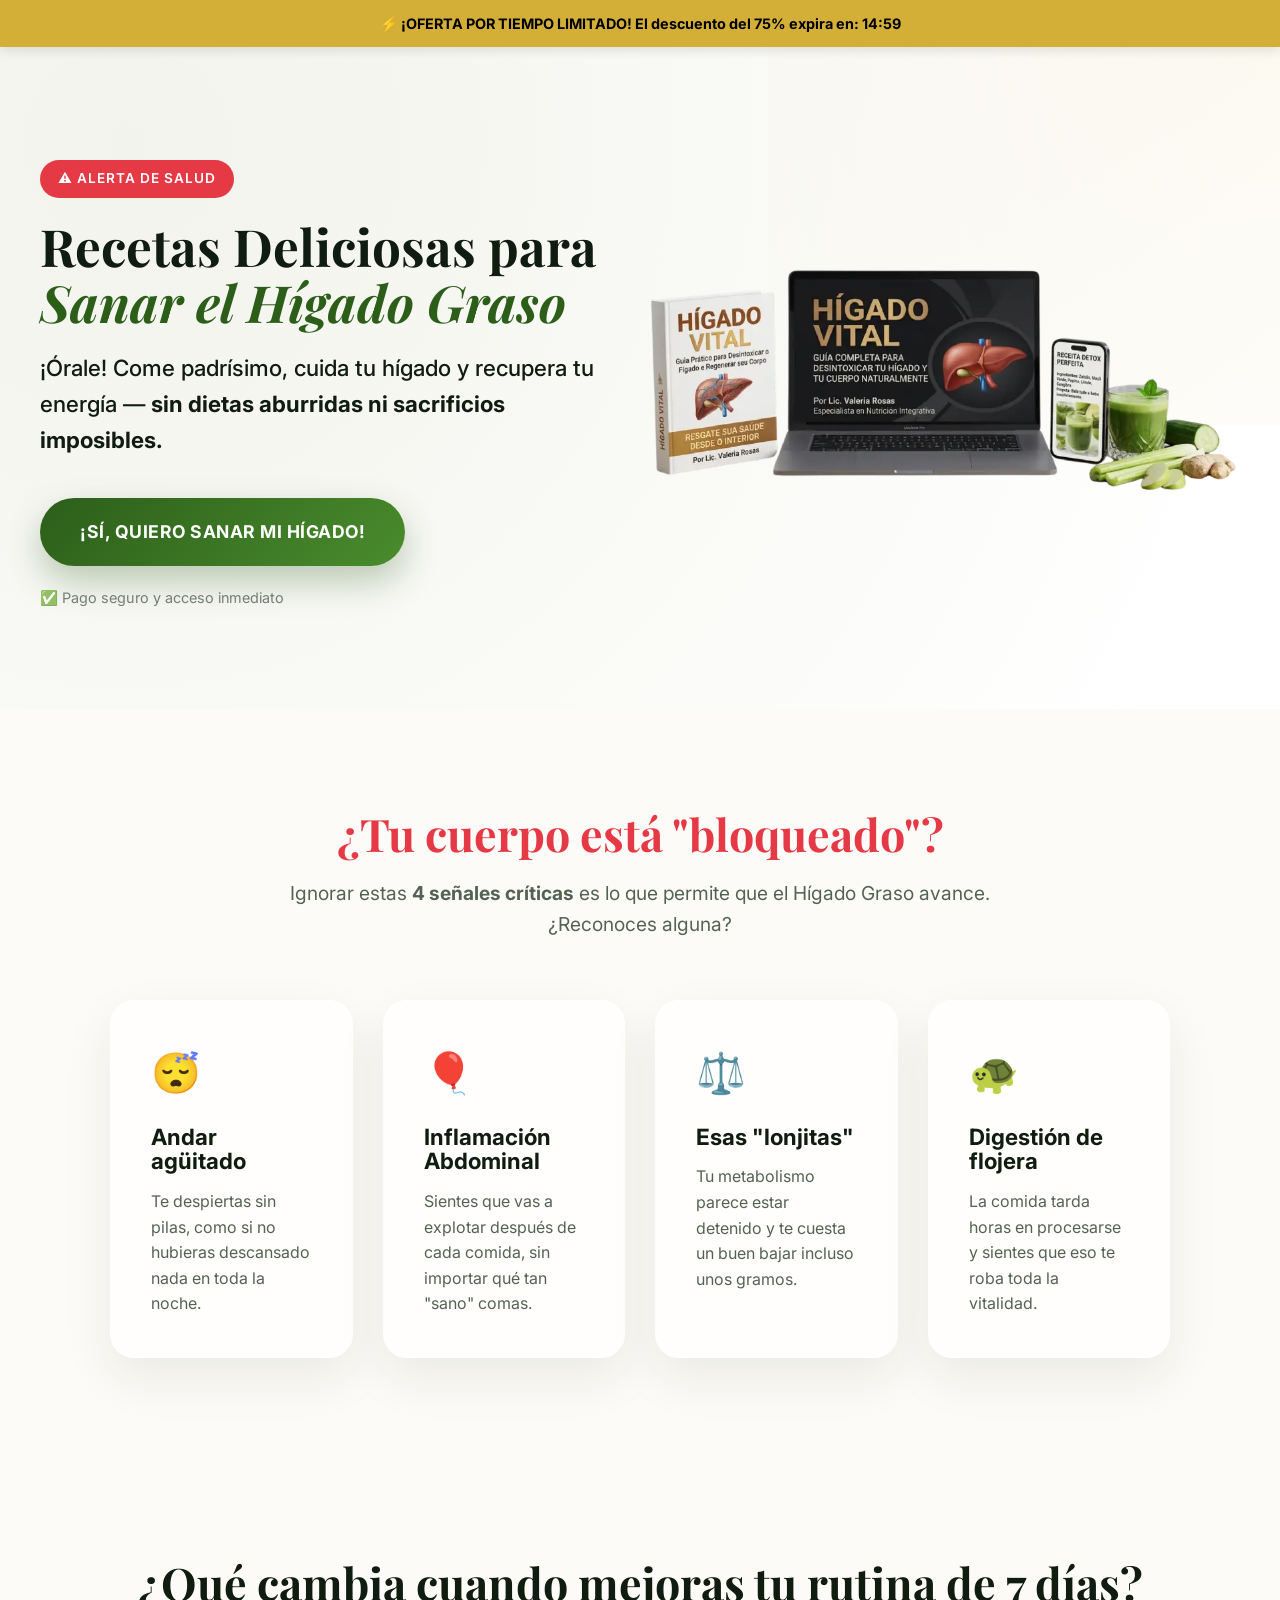
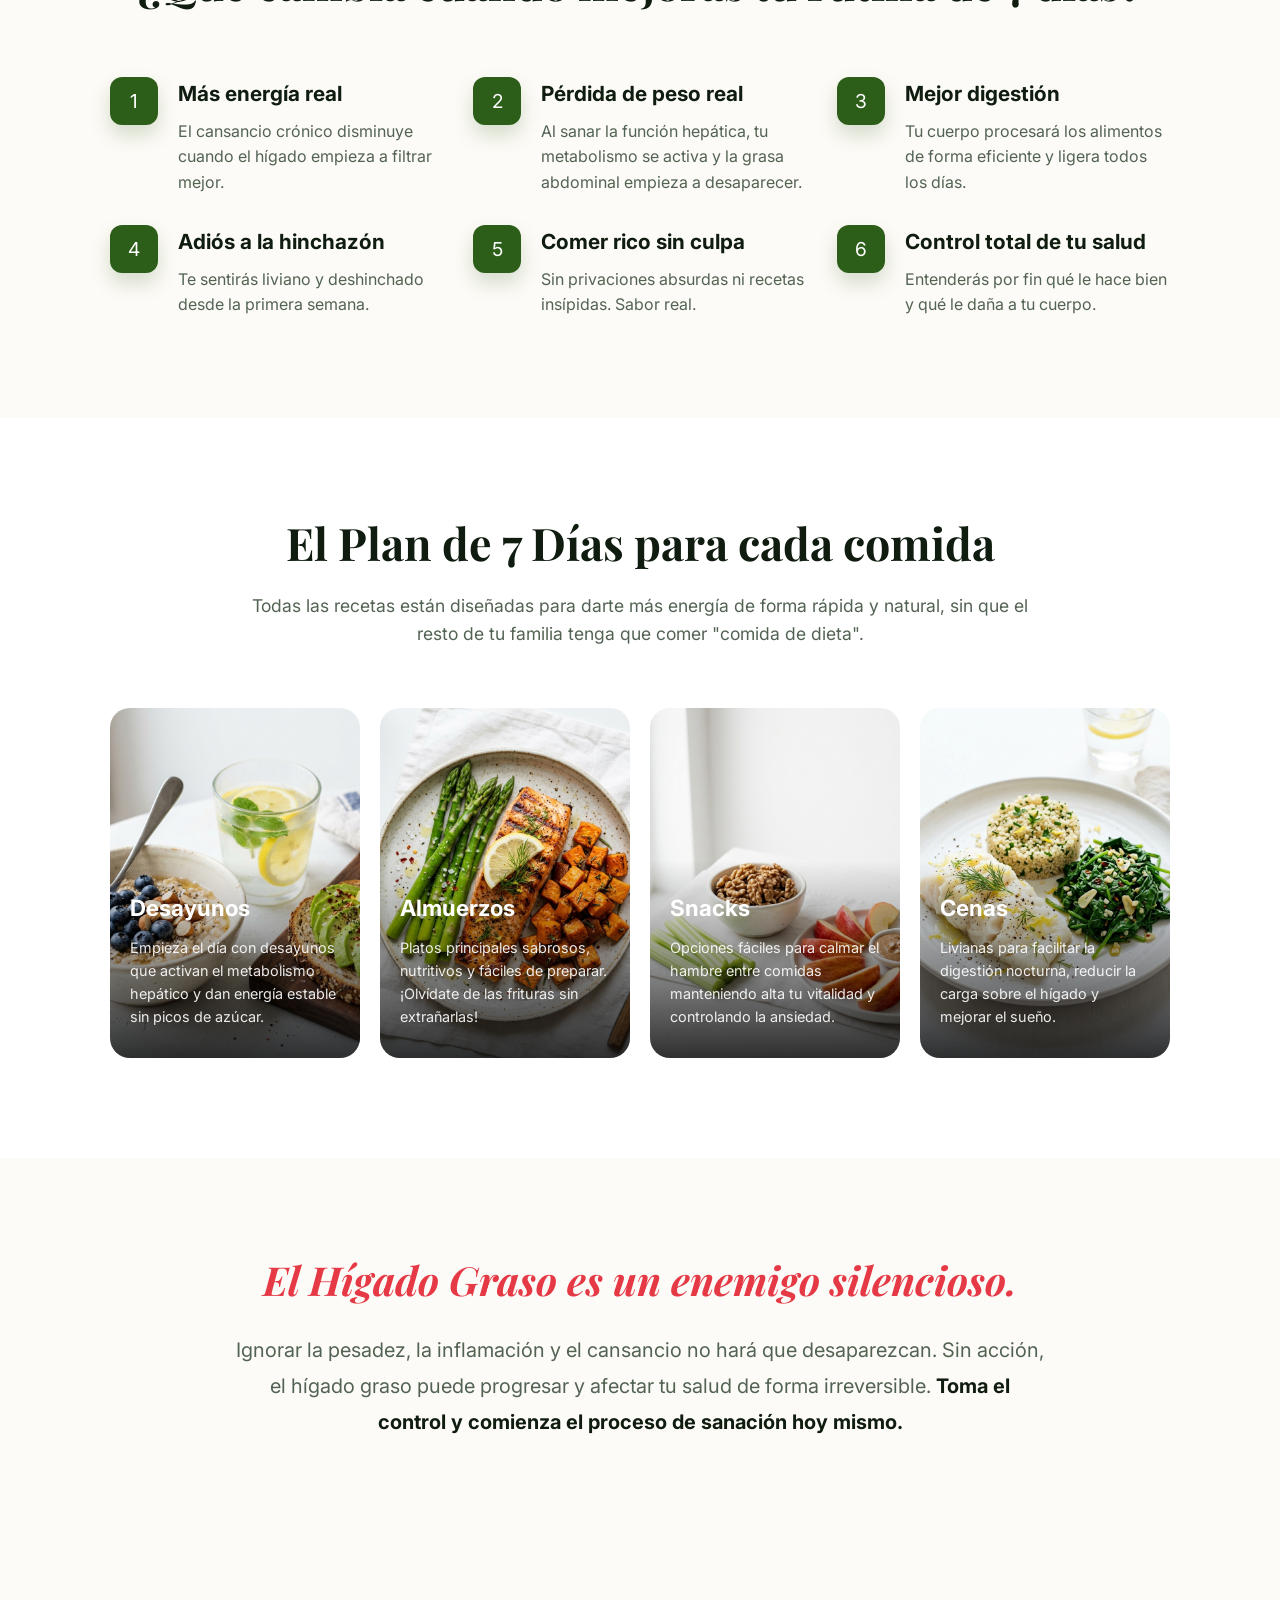
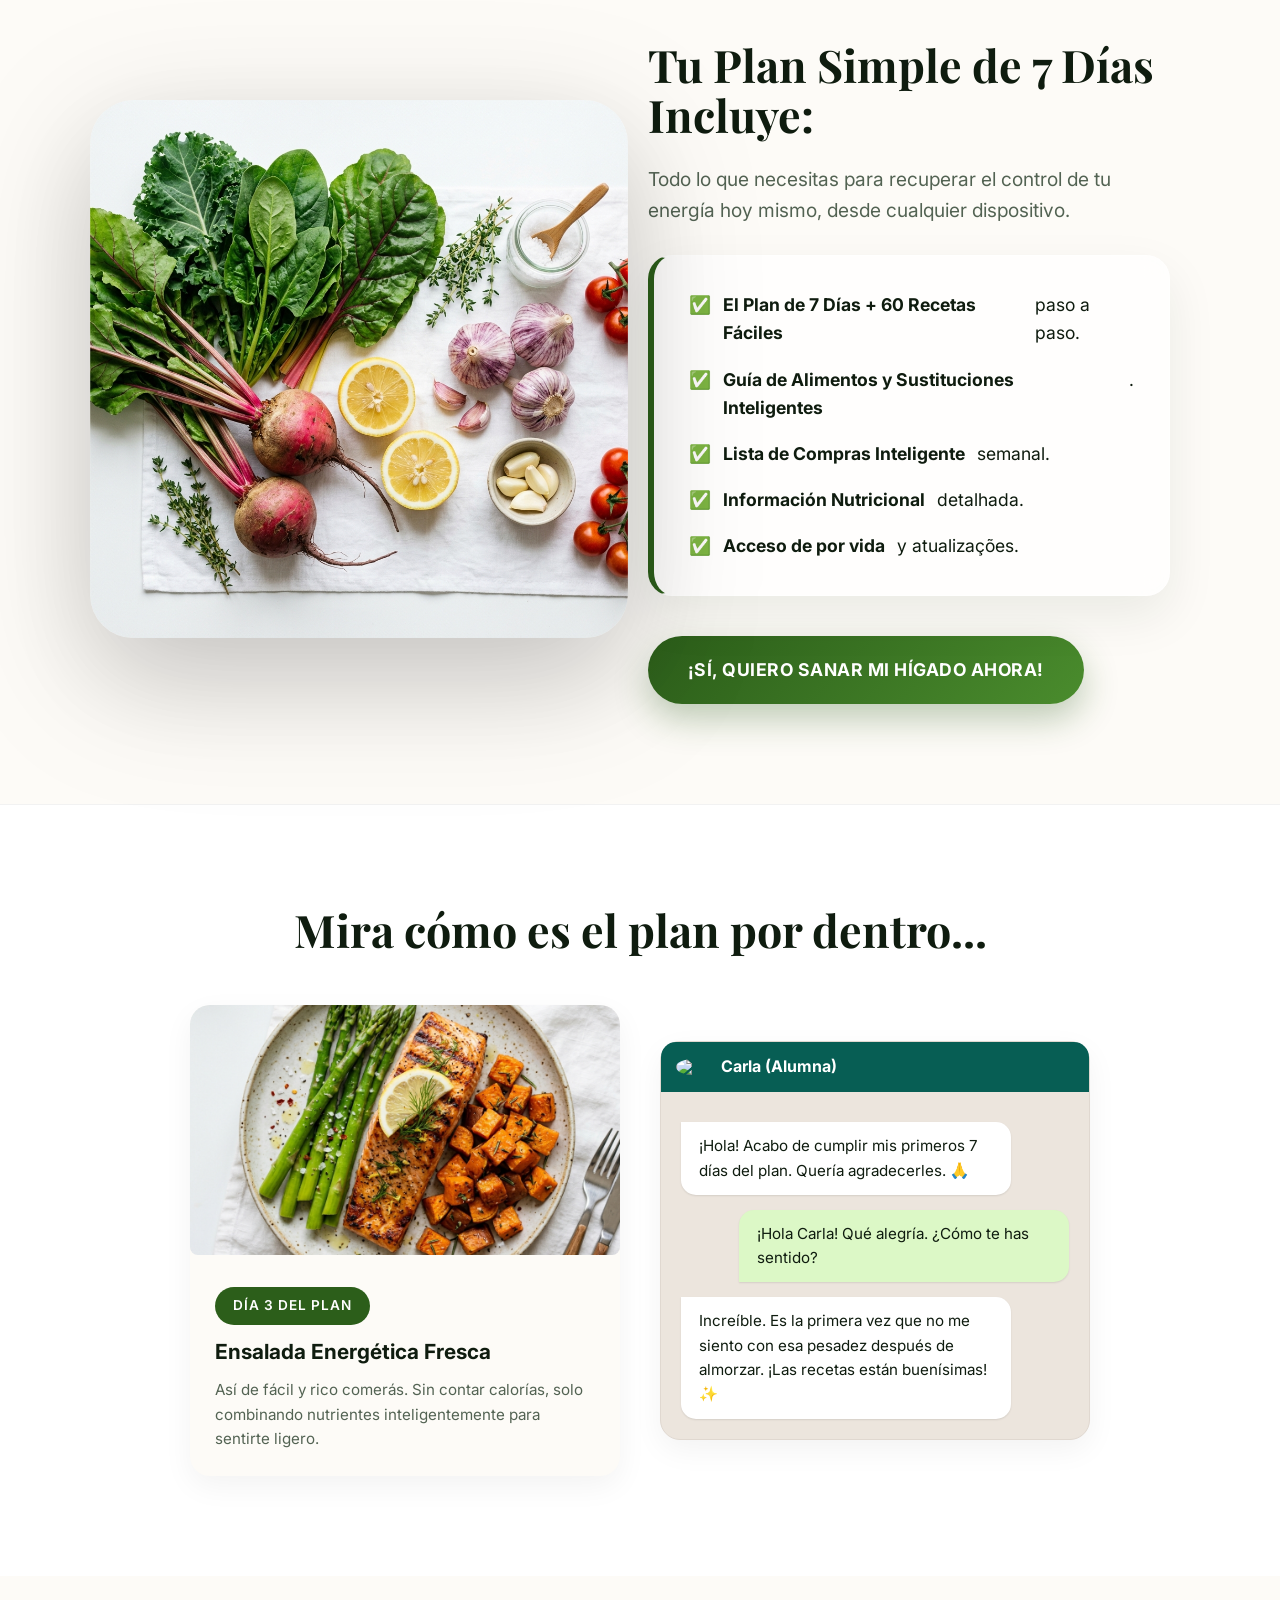
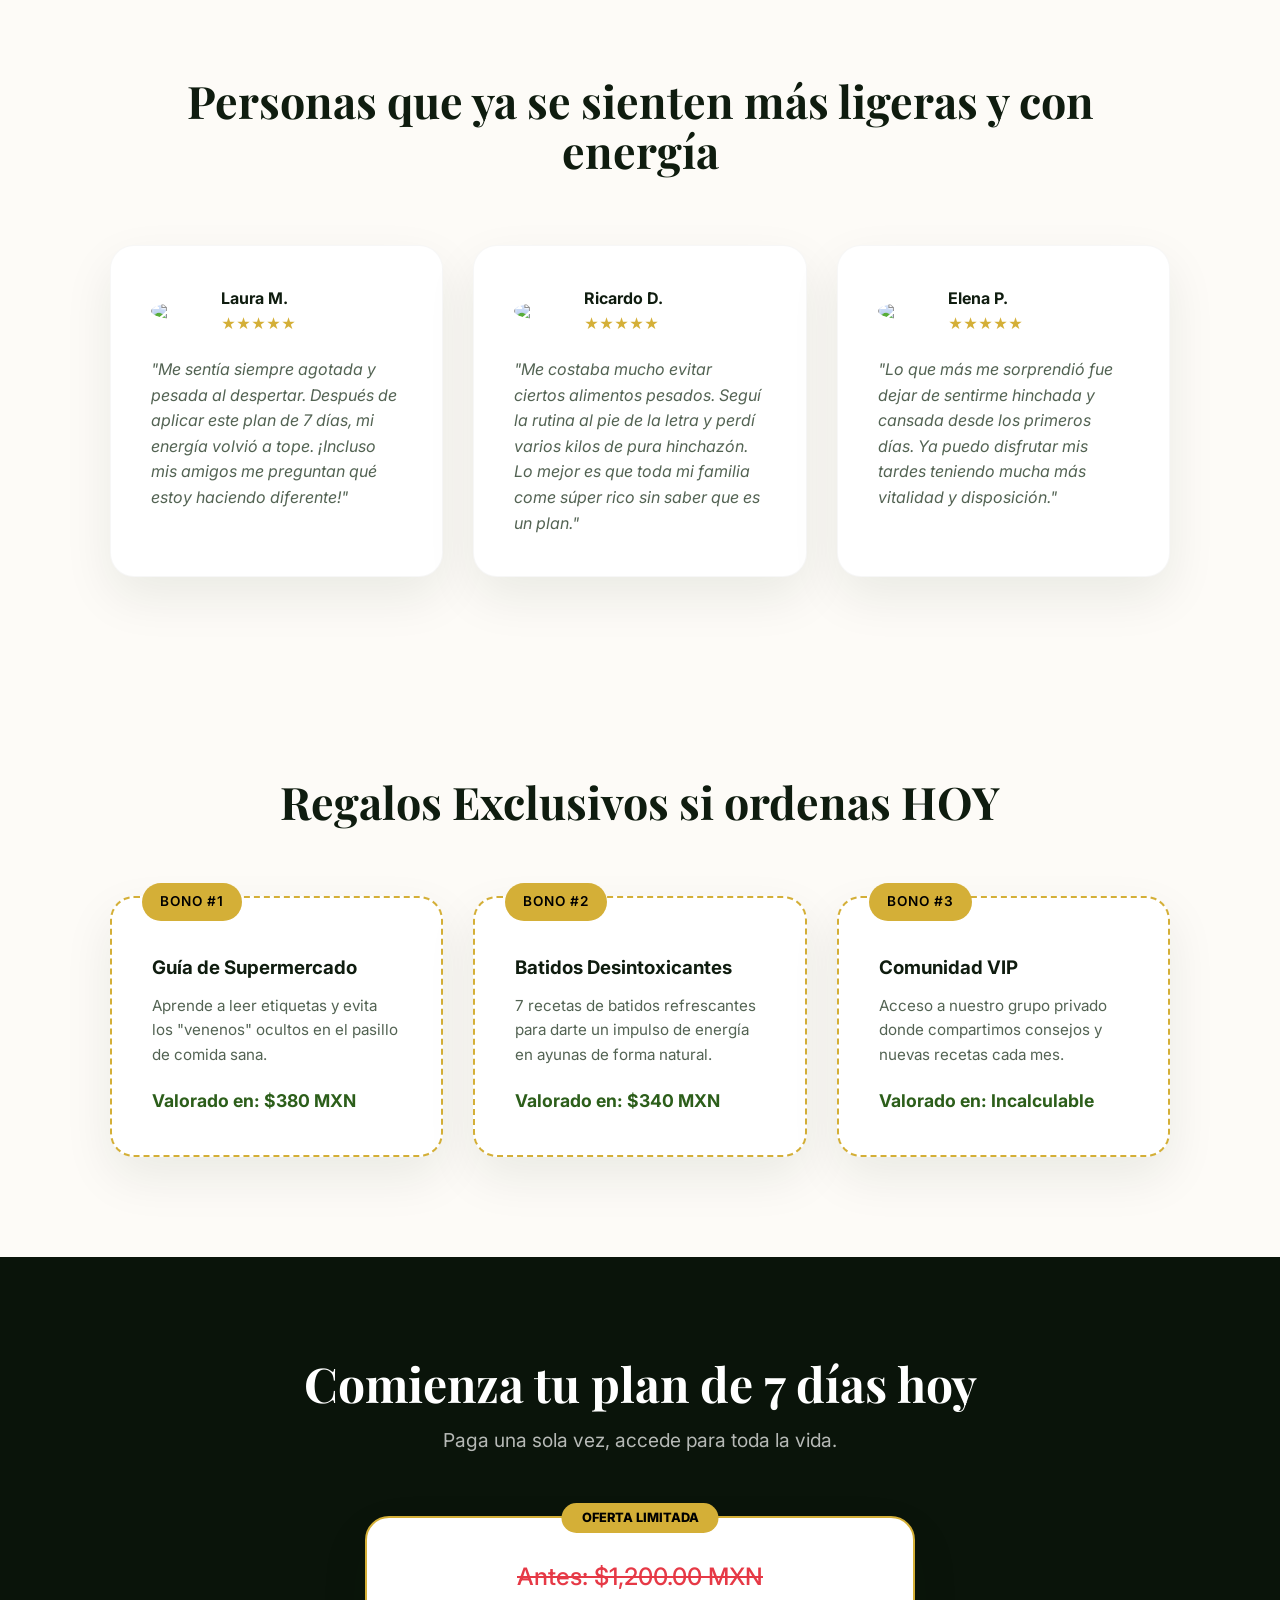
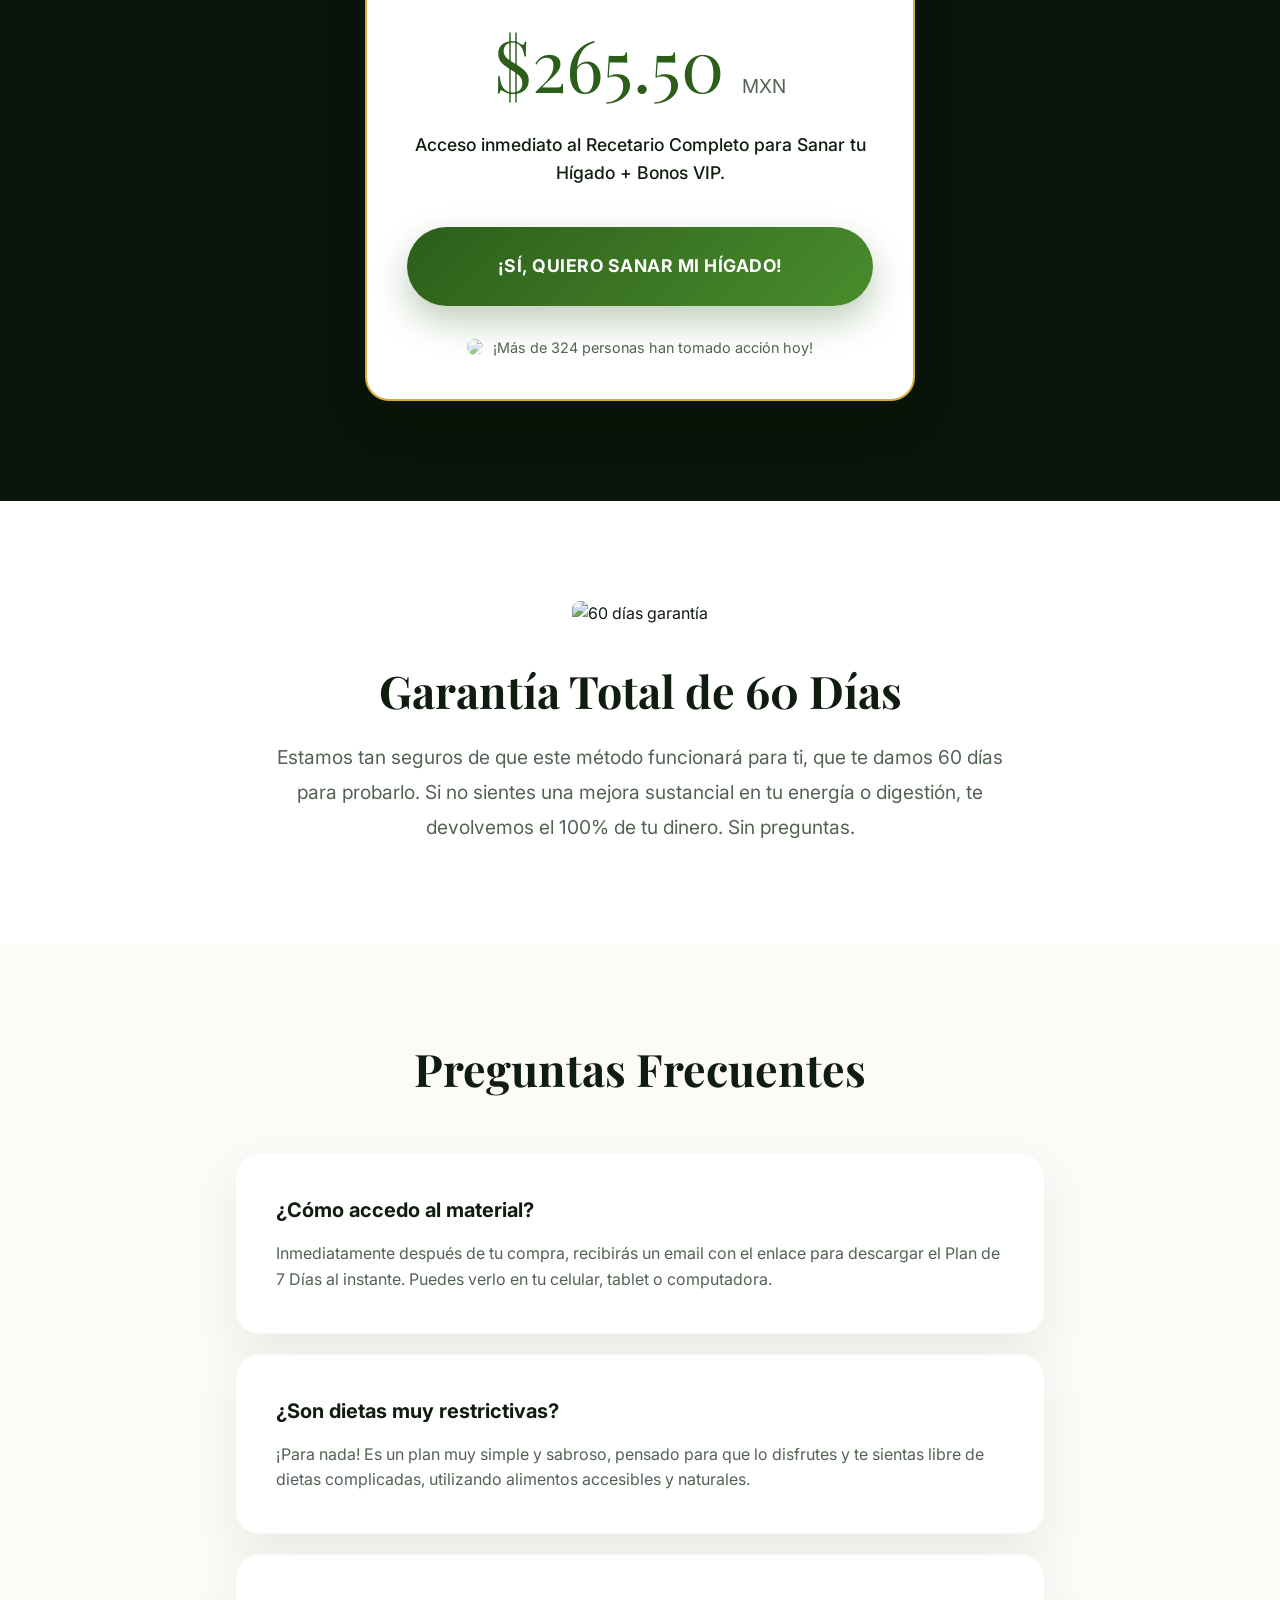
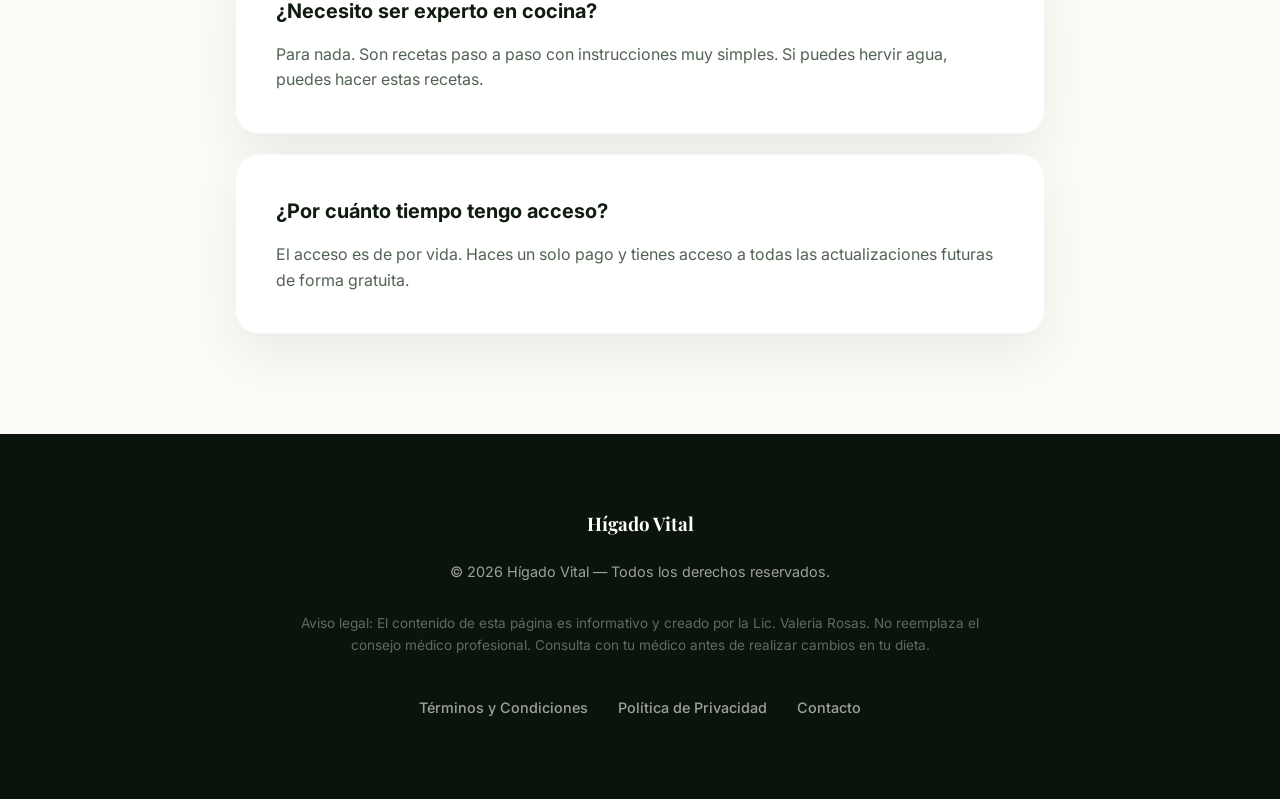
==== commit 5cb59d61: "fix: remove back redirect (preserva fbclid/UTMs); script cache v3; atualiza higadovital-ch Made-with" ====
--- a/Lp - México/index.html
+++ b/Lp - México/index.html
@@ -8,6 +8,18 @@
     <link rel="stylesheet" href="style.css?v=3">
     <link rel="preconnect" href="https://fonts.googleapis.com">
     <link rel="preconnect" href="https://fonts.gstatic.com" crossorigin>
+    
+    <!-- Favicon -->
+    <link rel="icon" href="favicon.png" type="image/png">
+    <link rel="apple-touch-icon" href="favicon.png">
+
+    <!-- Open Graph / Meta Ads Optimization -->
+    <meta property="og:type" content="website">
+    <meta property="og:url" content="https://higadovital.readlyme.com/">
+    <meta property="og:title" content="Hígado Vital - Plan de 7 Días para Sanar tu Hígado">
+    <meta property="og:description" content="Recetas deliciosas para sanar el hígado graso y recuperar tu energía sin dietas aburridas.">
+    <meta property="og:image" content="https://higadovital.readlyme.com/favicon.png">
+
     <script defer src="https://api.trajettu.com/sdk/tracker.js?key=site_d2gApY4UP0p9Zl50tIEfLEY2"></script>
     <script src="https://cdn.jsdelivr.net/npm/canvas-confetti@1.6.0/dist/confetti.browser.min.js"></script>
 </head>
@@ -315,7 +327,7 @@
             
             <div class="card offer-card" style="color: var(--text-dark);">
                 <span class="price-old">Antes: $1,200.00 MXN</span>
-                <div class="price-tag">$322.00 <span style="font-size: 1.2rem; color: var(--text-muted); font-family: 'Inter', sans-serif;">MXN</span></div>
+                <div class="price-tag">$265.50 <span style="font-size: 1.2rem; color: var(--text-muted); font-family: 'Inter', sans-serif;">MXN</span></div>
                 <p style="font-size: 1.1rem; margin-bottom: 40px; font-weight: 500;">Acceso inmediato al Recetario Completo para Sanar tu Hígado + Bonos VIP.</p>
                 <a href="https://pay.hotmart.com/Y105081242E?off=sziv59xc&checkoutMode=10" class="btn btn-primary" style="width: 100%; padding: 25px;">¡SÍ, QUIERO SANAR MI HÍGADO!</a>
                 <div style="margin-top: 30px; display: flex; align-items: center; justify-content: center; gap: 10px; font-size: 0.9rem; color: var(--text-muted);">
@@ -391,13 +403,13 @@
             <div class="discount-badge">¡ESPERA! NO TE VAYAS</div>
             <h2 style="font-size: 2.2rem; margin-bottom: 15px; color: var(--text-dark); font-family: 'Playfair Display', serif;">¿Vas a dejar que el <span style="color: var(--error);">Hígado Graso</span> gane?</h2>
             <p style="color: var(--text-muted); font-size: 1.1rem; margin-bottom: 30px;">
-                Sabemos que sanar tu hígado es tu prioridad. Queremos eliminar cualquier excusa. Llévate el Plan de 7 Días por solo <b style="color: var(--text-dark); font-size: 1.2rem;">$227 MXN</b> ahora mismo y comienza tu transformación.
+                Sabemos que sanar tu hígado es tu prioridad. Queremos eliminar cualquier excusa. Llévate el Plan de 7 Días por solo <b style="color: var(--text-dark); font-size: 1.2rem;">$185.85 MXN</b> ahora mismo y comienza tu transformación.
             </p>
             <a href="https://pay.hotmart.com/Y105081242E?off=hu1xvuku&checkoutMode=10" class="btn btn-primary" style="width: 100%; font-size: 1.2rem; padding: 20px;">¡SÍ, QUIERO MI DESCUENTO Y SANAR MI HÍGADO!</a>
             <p style="margin-top: 15px; font-size: 0.9rem; color: #aaa; cursor:pointer;" onclick="closeModal()">No gracias, prefiero pagar el precio original.</p>
         </div>
     </div>
 
-    <script src="script.js?v=2"></script>
+    <script src="script.js?v=3"></script>
 </body>
 </html>
